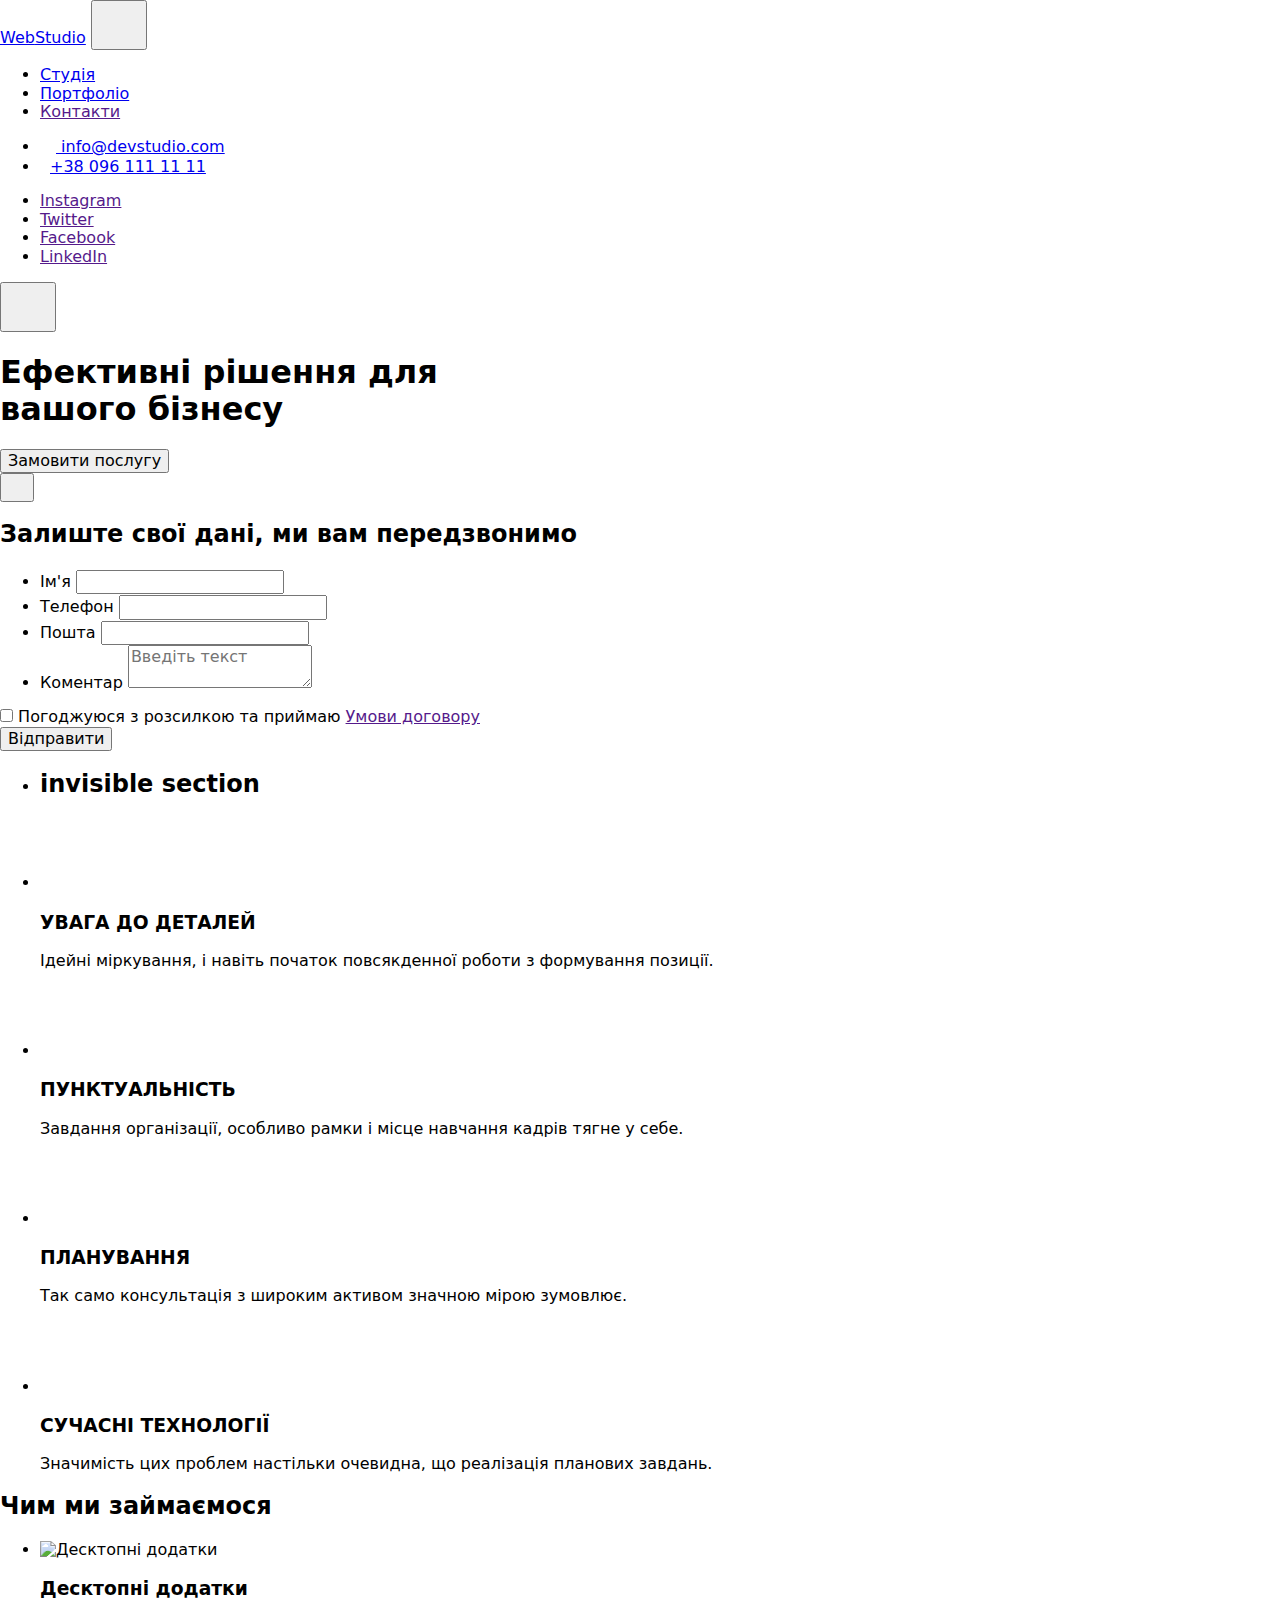
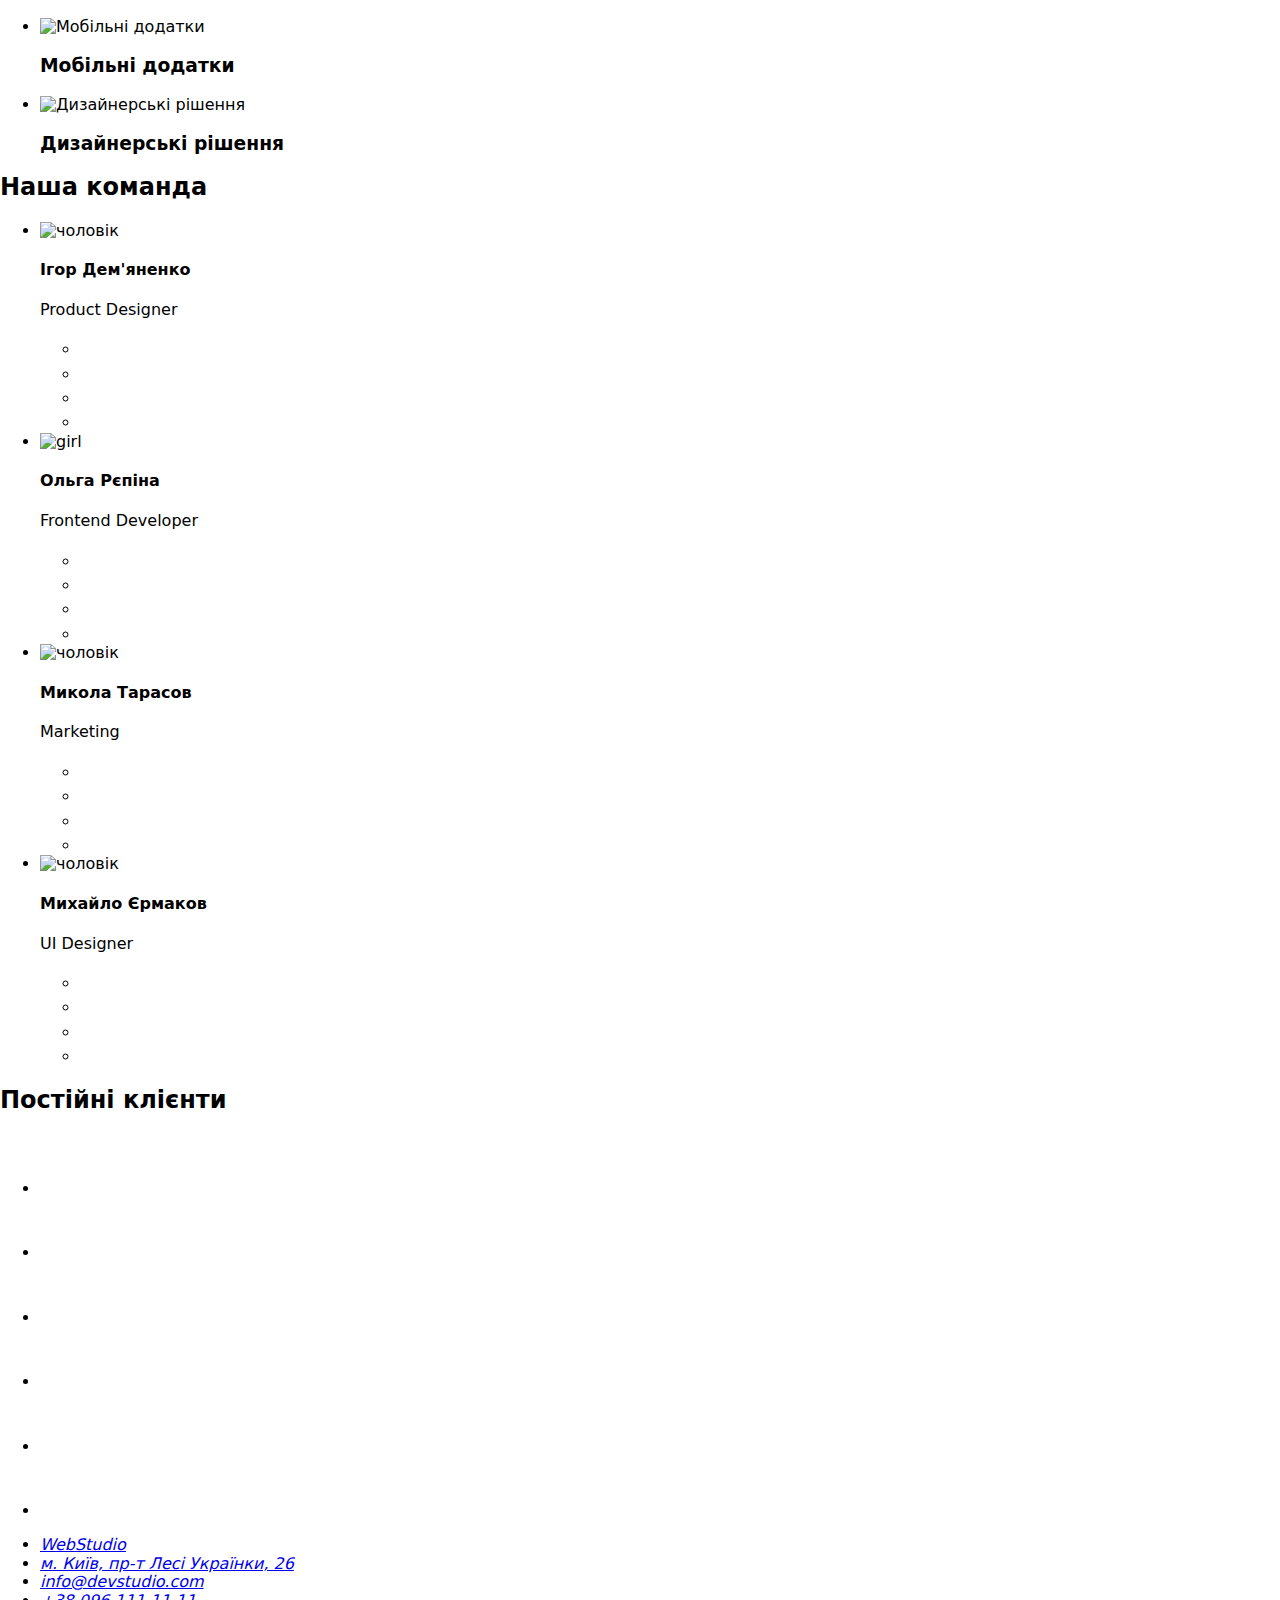
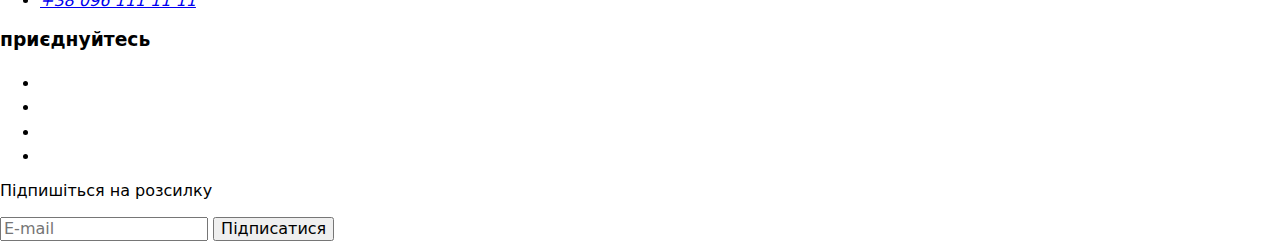
==== index.html @ 3836b487 "add" ====
<!DOCTYPE html>
<html lang="uk">
  <head>
    <meta charset="UTF-8" />
    <meta http-equiv="X-UA-Compatible" content="IE=edge" />
    <meta name="viewport" content="width=device-width, initial-scale=1.0" />
    <title>Web Studio</title>
    <link rel="preconnect" href="https://fonts.googleapis.com" />
    <link rel="preconnect" href="https://fonts.gstatic.com" crossorigin />
    <link
      href="https://fonts.googleapis.com/css2?family=Raleway&family=Roboto:wght@400;500;700;900&display=swap"
      rel="stylesheet"
    />
    <link
      rel="stylesheet"
      href="https://cdnjs.cloudflare.com/ajax/libs/modern-normalize/1.1.0/modern-normalize.min.css"
    />
    <link rel="stylesheet" href="css/main.min.css" />
  </head>
  <body>
    <!-- Хедер  -->
    <header>
      <div class="conteiner header-block">
  
   
          
          <a href="./index.html" class="logo link"><span class="logo__text  logo__text--blue ">Web</span>Studio</a>
  
            <button class="menu-btn js-open-menu" aria-expanded="false" aria-controls="mobile-menu"  type="button">
                <svg class="icon-menu" width="40px" height="40px">
                 <use href="./images/sprite.svg#icon-menu_40px"></use></svg></button>
                
                
          <div class="wrapper-mobile-menu js-menu-container" id="mobile-menu">
        
            <nav class="navigation">
              <ul class="list nav-list">
                <li class="nav-list__item">
                  <a href="./index.html" class="link nav-link nav-link--current">Студія</a>
                </li>
                <li class="nav-list__item">
                  <a href="./portfolio.html" class="link nav-link">Портфоліо</a>
                 </li>
                <li class="nav-list__item"><a href="" class="link nav-link">Контакти</a></li>
              </ul>
            </nav>
            <div class="contacts-menu">
              <ul class="list contact-list">
  
              
                   <li class="contact-item__email">
                    <a class="contact-link contact-link-email--big-size link" href="mailto:info@devstudio.com">
                    <svg class=" contact-link-header__icon-email " width="16px" height="12px">
                      <use href="./images/sprite.svg#email"></use></svg>
                    info@devstudio.com</a>
                   </li>

                   <li class="contact-item">
                    <a
                      class=" contact-link contact-link-telephon--big-size link"
                      href="tel:+380961111111"
                    >
                      <svg
                        class="contact-link-header__icon-telephone"
                        width="10px"
                        height="16px"
                      >
                        <use href="./images/sprite.svg#telephone"></use></svg
                      >+38 096 111 11 11</a >
                  </li>
                   
               </ul>
               <ul class="social-contact-list list">
                   <li class="social-contact_item"><a class="social-contact_link link" href="">Instagram</a></li>
                   <li class="social-contact_item"><a class="social-contact_link link" href="">Twitter</a></li>
                   <li class="social-contact_item"><a class="social-contact_link link" href="">Facebook</a></li>
                   <li class="social-contact_item"><a class="social-contact_link link" href="">LinkedIn</a></li>
               </ul> 
                <button class="menu-btn-close  js-close-menu" type="button">
             <svg class="icon-cross" width="40px" height="40px">
                 <use href="./images/sprite.svg#icon-close_40px"></use>
             </svg>
         </button>
            </div>
        
        </div>
           </div>
            
    
  
      
     
   

       
 
    </header>
    <!-- Секция 1 Герой -->
    <main>
      <!-- Герой начало -->
      <section class="hero">
        <div class="conteiner">
          <h1 class="hero__slogan">
            Ефективні рішення для<br />
            вашого бізнесу
          </h1>
          <button type="button" class="hero__btn" data-modal-open>Замовити послугу</button>
          <!-- Конец героя -->
           <!-- Модалка -->
          <div class="backdrop is-hidden" data-modal>
            <div class="modal">
              <button class="modal__btn-closing  " data-modal-close>
              <svg width="18px" height="18px">
              <use href="./images/sprite.svg#btn-closing"></use>
            </svg>
          </button>
          <!-- Содержимое модалки -->
          <h2>Залиште свої дані, ми вам передзвонимо</h2>
           <form class="form" action="#" method="get">
            <ul>

              <li class="form__item form-container">
                <label class="form-container__label" for="username">Ім'я</label>
                <input class="form-container__input" type="text" name="name" id="username">
                <svg class="input-icon" width="18px" height="18px">
                  <use class="icon-input" href="./images/sprite.svg#icon-person"></use>
                </svg> 
              </li>

              <li class="form__item form-container">
                <label class="form-container__label" for="usertel">Телефон</label>
                <input class="form-container__input" type="tel" name="name" id="usertel">
                 <svg class="input-icon" width="18px" height="18px">
                  <use href="./images/sprite.svg#icon-phone"></use>
                </svg> 
              </li>

              <li class="form__item form-container">
                <label class="form-container__label" for="useremail">Пошта</label>
                <input class="form-container__input" type="email" name="name" id="useremail">
                <svg class="input-icon" width="18px" height="18px">
                  <use href="./images/sprite.svg#icon-email"></use>
                </svg>
              </li>

             
               <li  class="form__item form-container">
               <label class="form-container__label" for="feedback">Коментар </label>
                <textarea class="form-container__textarea" name="feedback"  placeholder="Введіть текст" id="feedback"></textarea>
               </li>
            </ul>
          </form>
            <div class="wrapper-checkbox">

              <label class="wrapper-checkbox__lebel" for="checkbox" >
              <input type="checkbox" id="checkbox" class="wrapper-checkbox__input">
              <span class="wrapper-checkbox__icon"></span>
              Погоджуюся з розсилкою та приймаю
              <a class="wrapper-checkbox__link" href="">Умови договору</a>
            </label>
              
            </div>

            <button class="form__button-send" type="submit">Відправити</button>
          
          </div>
          </div>
        </div>
      </section>
      <!-- Секция 2 -->

      <section>
        <div class="conteiner">
          <ul class="list benefits-list">
            <li><h2 class="visually-hidden">invisible section</h2></li>

            <li class="benefits-list__item benefits">
              <div class="icon-box">
                <svg height="70px">
                  <use href="./images/sprite.svg#antenna-1"></use>
                </svg>
              </div>
              <h3 class="benefits__caption">УВАГА ДО ДЕТАЛЕЙ</h3>
              <p class="benefits__text">
                Ідейні міркування, і навіть початок повсякденної роботи з
                формування позиції.
              </p>
            </li>

            <li class="benefits-list__item">
              <div class="icon-box">
                <svg width="70px" height="70px">
                  <use href="./images/sprite.svg#clock-2"></use>
                </svg>
              </div>
              <h3 class="benefits__caption">ПУНКТУАЛЬНІСТЬ</h3>
              <p class="benefits__text">
                Завдання організації, особливо рамки і місце навчання кадрів
                тягне у себе.
              </p>
            </li>

            <li class="benefits-list__item">
              <div class="icon-box">
                <svg width="70px" height="70px">
                  <use href="./images/sprite.svg#diagram-3"></use>
                </svg>
              </div>
              <h3 class="benefits__caption">ПЛАНУВАННЯ</h3>
              <p class="benefits__text">
                Так само консультація з широким активом значною мірою зумовлює.
              </p>
            </li>

            <li class="benefits-list__item">
              <div class="icon-box">
                <svg width="70px" height="70px">
                  <use href="./images/sprite.svg#astronaut-4"></use>
                </svg>
              </div>
              <h3 class="benefits__caption">СУЧАСНІ ТЕХНОЛОГІЇ</h3>
              <p class="benefits__text">
                Значимість цих проблем настільки очевидна, що реалізація
                планових завдань.
              </p>
            </li>
          </ul>
        </div>
      </section>

      <!-- Секция 3 -->

      <section class="section-us-work">
        <div class="conteiner">
          <h2 class="section-us-work__title">Чим ми займаємося</h2>
          <ul class="list li-img-work">
            <li>
            <div class="pedestal-img">  
              <img
              class="pedestal-img__img-work "
              src="images/img0.jpg"
              alt="Десктопні додатки"
              width="370"
            />
            <h3 class="section-us-work__heading">Десктопні додатки</h3>
          </div>
            </li>
            <li >
           <div class="pedestal-img">  
             <img
            class="pedestal-img__img-work"
            src="images/img1.1.jpg"
            alt="Мобільні додатки"
            width="370"
          />
          <h3 class="section-us-work__heading">Мобільні додатки</h3>
        </div>
            </li>
            <li >
              <div class="pedestal-img">  
                <img
               class="pedestal-img__img-work"
               src="images/img2.2.jpg"
               alt="Дизайнерські рішення"
               width="370"
             />
             <h3 class="section-us-work__heading">Дизайнерські рішення</h3>
           </div>
               </li>
            
          
          </ul>
        </div>
      </section>

      <!-- Секция 4 -->

      <section class="section-our-team">
        <div class="conteiner">
          <h2 class="section-our-team__heading">Наша команда</h2>
          <ul class="list list-our-team">

            <!-- Team card 1 -->
            <li class="team-item">
              <div class="team-worker-card">
            
              <img
              srcset="
              ./images/Product-deskop-270.jpg 270w,
              ./images/Product-tablet-354.jpg 354w,
              ./images/Product-mobile-450.jpg 450w,
              ./images/Product-deskop@2x-540.jpg 540w,
              ./images/Product-tablet@2x-708.jpg 708w,
              ./images/Product-mobile@2x-900.jpg 900w,
              "
              sizes="(min-width:1200px) 270px, (min-width:768px) 354px, 450px"
              src="./images/Product.jpg"
              alt="чоловік"
             
            />
          
                <h4 class="team-worker-card__subtitle">Ігор Дем'яненко</h4>
                <p lang="en" class="team-worker-card___paragraph">Product Designer</p>
                <ul class="social-list">
                  <li>
                    <a class="social-link" href="https://www.instagram.com/accounts/login/"
                      ><svg height="20px">
                        <use href="./images/sprite.svg#instagram-1"></use>
                      </svg>
                    </a>
                  </li>
                  <li>
                    <a class="social-link" href="https://twitter.com/"
                      ><svg height="20px">
                        <use href="./images/sprite.svg#twitter-2"></use></svg></a>
                  </li>
                  <li>
                    <a class="social-link" href=""
                      ><svg height="20px">
                        <use href="./images/sprite.svg#facebook-3"></use></svg></a>
                  </li>
                  <li>
                    <a class="social-link" href=""
                      ><svg height="20px">
                        <use href="./images/sprite.svg#linkedin-4"></use></svg></a>
                  </li>
                </ul>
              </div>
            </li>

            <!-- Team-card 2 -->
            <li class="team-item">
              <div class="team-worker-card">
                <div class="thumb">
                  <img
                  srcset="
                  ./images/Developer-deskop-270.jpg 270w,
                  ./images/Developer-tablet-354.jpg 354w,
                  ./images/Developer-mobile-450.jpg 450w,
                  ./images/Developer-deskop@2x-540.jpg 540w,
                  ./images/Developer-tablet@2x-708.jpg 708w,
                  ./images/Developer-mobile@2x-900.jpg 900w,
                  "
                  sizes="(min-width:1200px) 270px, (min-width:768px) 354px, 450px"
                  src="./images/Developer.jpg"
                  alt="girl"
                  
                 />
                 </div>

                 

                <h4 class="team-worker-card__subtitle">Ольга Рєпіна</h4>
                <p lang="en" class="team-worker-card___paragraph">
                  Frontend Developer
                </p>
                <ul class="social-list">
                  <li>
                    <a class="social-link" href=""
                      ><svg height="20px">
                        <use href="./images/sprite.svg#instagram-1"></use></svg></a>
                  </li>
                  <li>
                    <a class="social-link" href=""
                      ><svg height="20px">
                        <use href="./images/sprite.svg#twitter-2"></use></svg></a>
                  </li>
                  <li>
                    <a class="social-link" href=""
                      ><svg height="20px">
                        <use href="./images/sprite.svg#facebook-3"></use></svg></a>
                  </li>
                  <li>
                    <a class="social-link" href=""
                      ><svg height="20px">
                        <use href="./images/sprite.svg#linkedin-4"></use></svg></a>
                  </li>
                </ul>
              </div>
            </li>
            <!-- Team-card 3 -->
            <li class="team-item">
              <div class="team-worker-card">
                <div class="thumb">
                  
                  <img
                  srcset="
                  ../images/Marketing-deskop-270.jpg 270w,
                  ../images/Marketing-tablet-354.jpg 354w,
                  ../images//Marketing-mobile-450.jpg 450w,
                  ../images//Marketing-deskop@2x-540.jpg 540w,
                  ../images//Marketing-tablet@2x-708.jpg 708w,
                  ../images/Marketing-mobile-900.jpg 900w,"
                  sizes="(min-width:1200px) 270px, (min-width:768px) 354px, 450px" 
                  src="../images/Marketing.jpg" 
                  alt="чоловік" 
                   />
                </div>

                <h4 class="team-worker-card__subtitle">Микола Тарасов</h4>
                <p lang="en" class="team-worker-card___paragraph">Marketing</p>
                <ul class="social-list">
                  <li>
                    <a class="social-link" href=""
                      ><svg height="20px">
                        <use href="./images/sprite.svg#instagram-1"></use></svg ></a>
                  </li>
                  <li>
                    <a class="social-link" href=""
                      ><svg height="20px">
                        <use href="./images/sprite.svg#twitter-2"></use></svg></a>
                  </li>
                  <li>
                    <a class="social-link" href=""
                      ><svg height="20px">
                        <use href="./images/sprite.svg#facebook-3"></use></svg></a>
                  </li>
                  <li>
                    <a class="social-link" href=""
                      ><svg height="20px">
                        <use href="./images/sprite.svg#linkedin-4"></use></svg></a>
                  </li>
                </ul>
              </div>
            </li>
            <!-- Team-card-4-->
            <li class="team-item">
              <div class="team-worker-card">
                <div class="thumb">
                <img 

                srcset="
                ./images/Designer-deskop-270.jpg 270w,
                ./images/Designer-tablet-354.jpg 354w,
                ./images/Designer-mobile-450.jpg 450w,
                ./images/Designer-deskop@2x-540.jpg 540w,
                ./images/Designer-tablet@2x-708.jpg 708w,
                ./images/Designer-mobile@2x-900.jpg 900w,"
                sizes="(min-width:1200px) 270px, (min-width:768px) 354px, 450px"
                     src="./images/Designer.jpg" 

                     alt="чоловік"
                     
                 />
                </div>
                <h4 class="team-worker-card__subtitle">Михайло Єрмаков</h4>
                <p lang="en" class="team-worker-card___paragraph">UI Designer</p>
                <ul class="social-list">
                  <li>
                    <a class="social-link" href=""
                      ><svg height="20px">
                        <use href="./images/sprite.svg#instagram-1"></use></svg ></a>
                  </li>
                  <li>
                    <a class="social-link" href=""
                      ><svg height="20px">
                        <use href="./images/sprite.svg#twitter-2"></use></svg></a>
                  </li>
                  <li>
                    <a class="social-link" href=""
                      ><svg height="20px">
                        <use href="./images/sprite.svg#facebook-3"></use></svg></a>
                  </li>
                  <li>
                    <a class="social-link" href=""
                      ><svg height="20px">
                        <use href="./images/sprite.svg#linkedin-4"></use></svg></a>
                  </li>
                </ul>
              </div>
            </li>
          </ul>
        </div>
      </section>
      <!-- Партнеры -->

    <section class="section-client">
      <div class="conteiner">
      <h2 class="section-сlient__heading">Постійні клієнти</h2>
      <ul class="client-list">

        <li class="client-item">
         <a class="client-link" href=""><svg class="icon-client" width="106px" height="60px"  > <use href="./images/sprite.svg#Logo-0"></use></svg></a>
        </li>
 
        <li class="client-item">
         <a class="client-link" href=""><svg class="icon-client" width="106px" height="60px" ><use href="./images/sprite.svg#Logo-1"></use></svg></a>
        </li>
       
 
         <li class="client-item">
         <a class="client-link" href=""><svg class="icon-client" width="106px" height="60px" > <use href="./images/sprite.svg#Logo-2"></use></svg></a>
        </li>
       
       <li class="client-item">
         <a class="client-link" href=""><svg class="icon-client" width="106px" height="60px" ><use href="./images/sprite.svg#Logo-3"></use></svg></a>
        </li>
 
          <li class="client-item">
        <a class="client-link" href=""> <svg class="icon-client" width="106px" height="60px" ><use href="./images/sprite.svg#Logo-4"></use> </svg></a>
        </li>
 
          <li class="client-item">
         <a class="client-link" href=""><svg class="icon-client"  width="106px" height="60px"><use href="./images/sprite.svg#Logo-5"></use></svg></a>
        </li>
       </ul>
      </div>
    </section>
    </main>
    <!-- Подвал -->
    <footer class="footer">
      <div class="conteiner">
        <div class="conteiner-sidebar">
          <div>
          
          <address>
          <ul class="list wrapper-text-foote">
            <li class="logo-footer">
              <a href="./index.html" class="logo-footer">
                <span class="logo-footer--blue-accent">Web</span>Studio</a
              >
            </li>
            <li class="foooter__link-address--indent-bottom">
              <a
                href="https://goo.gl/maps/aNRmM5jgGCXuYNQ1A"
                target="_blank"
                rel="noopener nofollow noreferrer"
                class="link foooter__link-address"
                >м. Київ, пр-т Лесі Українки, 26</a
              >
            </li>
            <li class="footer__email-indent--bottom">
              <a
                href="mailto:info@devstudio.com"
                class="link contact-link-footer"
                >info@devstudio.com</a
              >
            </li>
            <li class="footer__tel-indent--bottom">
              <a href="tel:+380961111111" class="link contact-link-footer"
                >+38 096 111 11 11</a
              >
            </li>
          </ul>
        </address>
           </div>

          <div class="footer-box-social">
            <h3 class="footer__heading-social">приєднуйтесь</h3>
            <ul class="footer__list-social">
              <li>
                <a class="footer__link-social" href="https://www.instagram.com" target="_blank"
                  ><svg height="20px">
                    <use href="./images/sprite.svg#instagram-1"></use></svg ></a>
              </li>
              <li>
                <a class="footer__link-social" href=""
                  ><svg height="20px">
                    <use href="./images/sprite.svg#twitter-2"></use></svg></a>
              </li>
              <li>
                <a class="footer__link-social" href=""
                  ><svg height="20px">
                    <use href="./images/sprite.svg#facebook-3"></use></svg></a>
              </li>
              <li>
                <a class="footer__link-social" href=""
                  ><svg height="20px">
                    <use href="./images/sprite.svg#linkedin-4"></use></svg></a>
              </li>
            </ul>
          </div>
           <form action="#" method="get" class="footer-form">
            <p class="footer-form__paragraph">Підпишіться на розсилку</p>
            <input type="email" placeholder="E-mail" class="footer-from__input">
            <button type="submit" class="footer-form__btn">Підписатися</button>
            
          </form>
        </div>
      
      </div>
    </footer>
    <script src="./js/mobile-menu.js"></script>
    <script src="./js/modal.js"></script>
    
  </body>
</html>
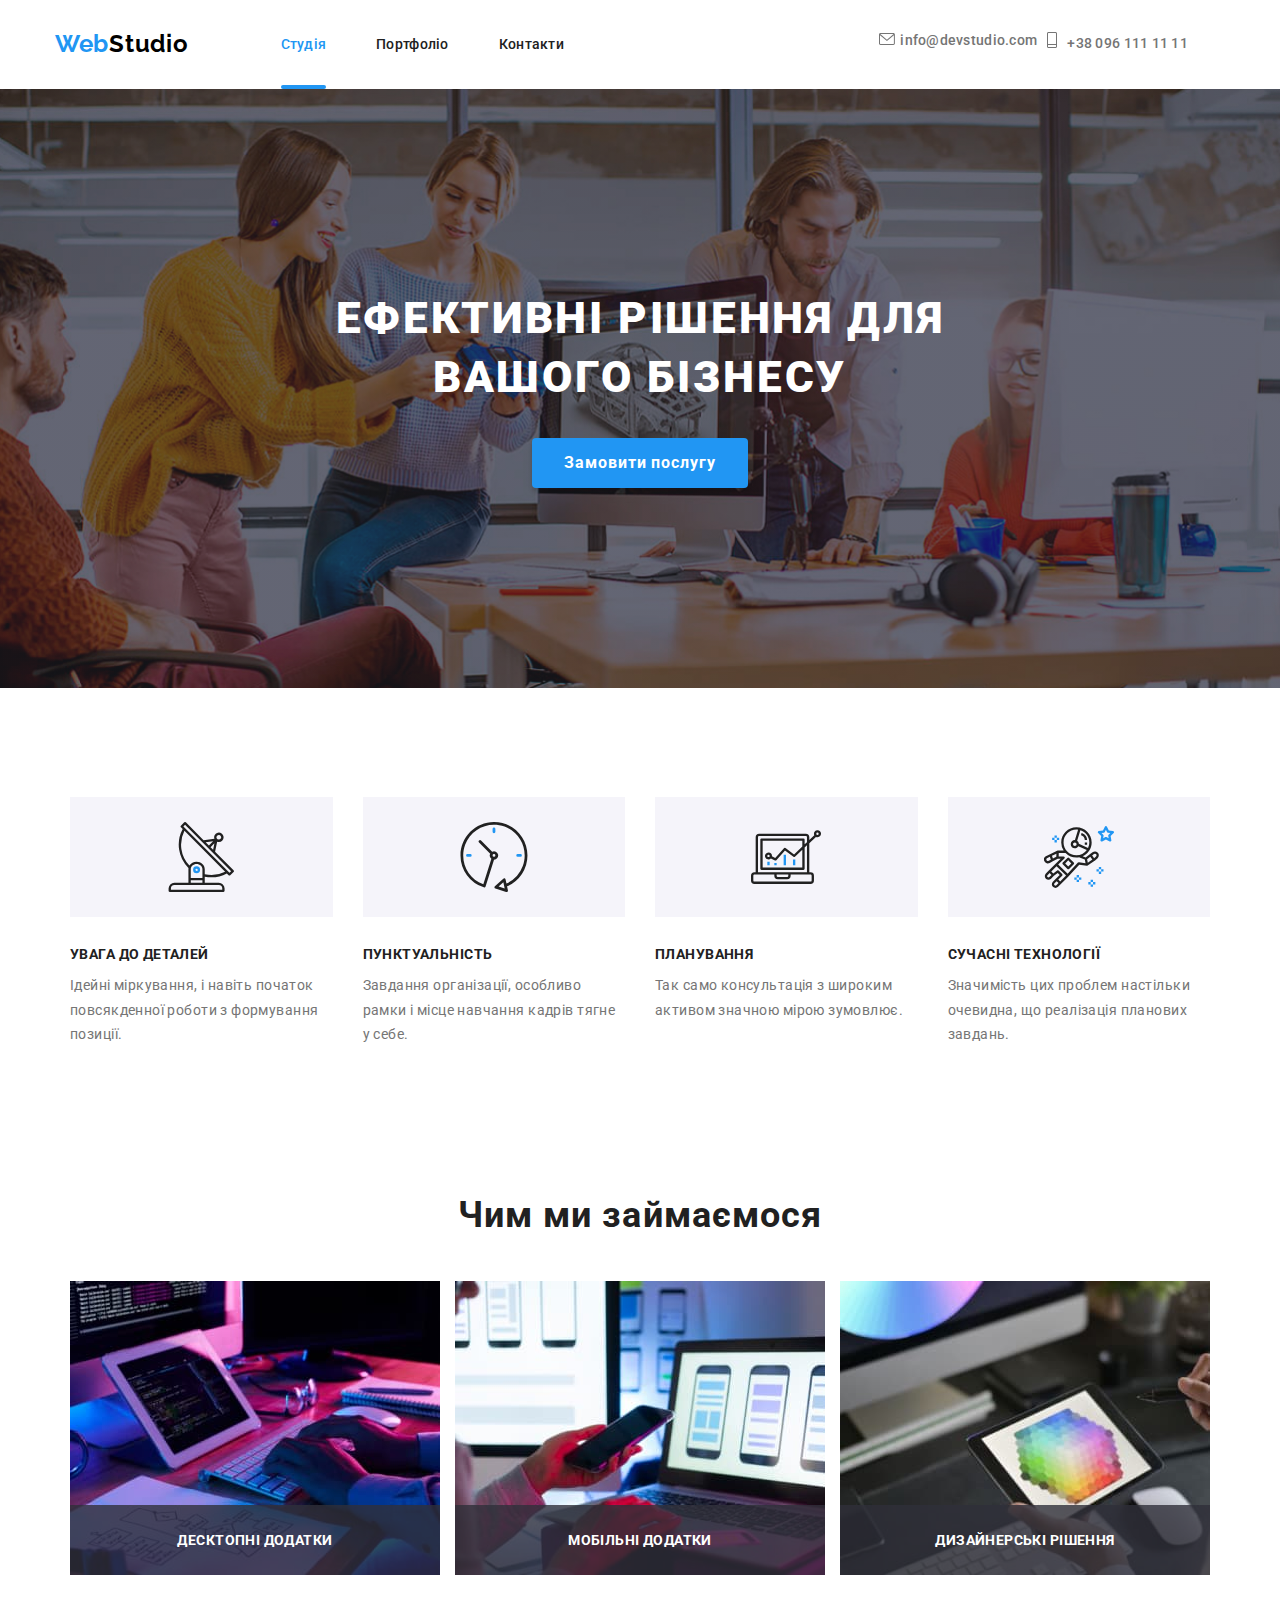
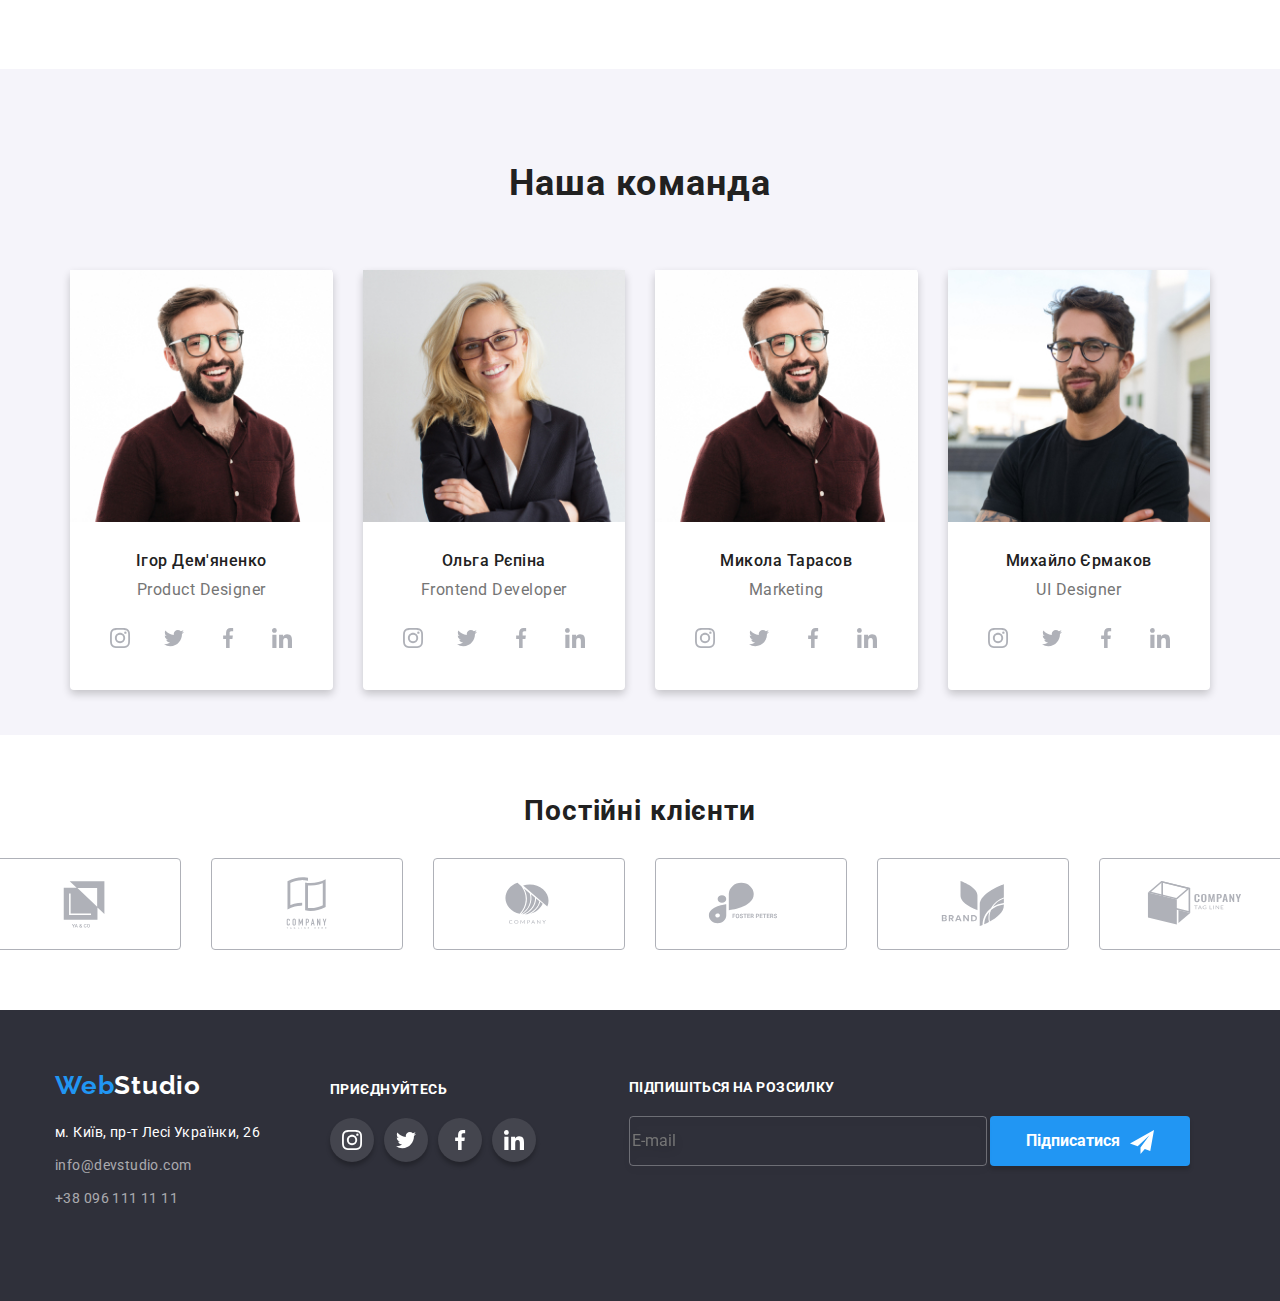
==== commit caf0ccbb: "Update index.html" ====
--- a/index.html
+++ b/index.html
@@ -382,19 +382,22 @@
             <li class="team-item">
               <div class="team-worker-card">
                 <div class="thumb">
-                  
-                  <img
-                  srcset="
-                  ../images/Marketing-deskop-270.jpg 270w,
-                  ../images/Marketing-tablet-354.jpg 354w,
-                  ../images//Marketing-mobile-450.jpg 450w,
-                  ../images//Marketing-deskop@2x-540.jpg 540w,
-                  ../images//Marketing-tablet@2x-708.jpg 708w,
-                  ../images/Marketing-mobile-900.jpg 900w,"
-                  sizes="(min-width:1200px) 270px, (min-width:768px) 354px, 450px" 
-                  src="../images/Marketing.jpg" 
-                  alt="чоловік" 
-                   />
+                      
+              <img
+              srcset="
+              ./images/Product-deskop-270.jpg 270w,
+              ./images/Product-tablet-354.jpg 354w,
+              ./images/Product-mobile-450.jpg 450w,
+              ./images/Product-deskop@2x-540.jpg 540w,
+              ./images/Product-tablet@2x-708.jpg 708w,
+              ./images/Product-mobile@2x-900.jpg 900w,
+              "
+              sizes="(min-width:1200px) 270px, (min-width:768px) 354px, 450px"
+              src="./images/Product.jpg"
+              alt="чоловік"
+             
+            />
+            
                 </div>
 
                 <h4 class="team-worker-card__subtitle">Микола Тарасов</h4>
--- a/css/main.min.css
+++ b/css/main.min.css
@@ -0,0 +1 @@
+html{-webkit-box-sizing:border-box;box-sizing:border-box}*,*::before,*::after{-webkit-box-sizing:inherit;box-sizing:inherit}body{font-family:"Roboto",sans-serif;background-color:#fff;font-size:14px;overflow-x:hidden}.list{margin:0px;padding:0px;list-style-type:none}h1,h2,h3,ul,p{margin:0px;padding:0px}img{display:block;max-width:100%;height:auto}.conteiner{margin-left:auto;margin-right:auto;padding-left:15px;padding-right:15px}@media screen and (min-width: 320px)and (max-width: 480px){.conteiner{min-width:320px;max-width:480px;width:100%}}@media screen and (min-width: 481px)and (max-width: 768px){.conteiner{min-width:481px;max-width:768px}}@media screen and (min-width: 769px){.conteiner{min-width:769px;max-width:1200px}}.link{text-decoration:none;color:#212121}.visually-hidden{position:absolute;width:1px;height:1px;margin:-1px;border:0;padding:0;white-space:nowrap;-webkit-clip-path:inset(100%);clip-path:inset(100%);clip:rect(0 0 0 0);overflow:hidden}.current{position:relative;color:#2196f3}.current::after{contain:"";position:absolute;left:0;bottom:0;content:"";display:block;width:100%;height:4px;border-radius:2px;background-color:#2196f3}.logo{font-family:"Raleway";font-weight:700;font-size:24px;line-height:1.19;letter-spacing:.03em;color:#000}@media screen and (min-width: 320px)and (max-width: 480px){.logo{margin-top:16px;margin-bottom:16px;margin-right:180px}}@media screen and (min-width: 769px){.logo{margin-right:92px;padding-top:30px;padding-bottom:30px}}.logo__text--blue{color:#2196f3}.header-block{display:-webkit-box;display:-ms-flexbox;display:flex}@media screen and (min-width: 481px)and (max-width: 768px){.header-block{padding-top:32px}}.navigation{display:-webkit-box;display:-ms-flexbox;display:flex}@media screen and (min-width: 481px)and (max-width: 768px){.navigation{margin-left:85px}}@media screen and (min-width: 320px)and (max-width: 480px){.wrapper-mobile-menu{position:fixed;background-color:#fff;top:0;left:0;right:0;width:100vw;height:100vh;padding:48px 34px;z-index:999;-webkit-transform:translateX(100%);transform:translateX(100%)}.wrapper-mobile-menu.is-open{-webkit-transform:translateX(0%);transform:translateX(0%)}}@media screen and (min-width: 481px){.wrapper-mobile-menu{display:-webkit-box;display:-ms-flexbox;display:flex}}@media screen and (min-width: 320px)and (max-width: 480px){.menu-btn{display:inline-block;margin:0;padding:0;border:none;background-color:rgba(0,0,0,0)}}@media screen and (min-width: 481px){.menu-btn{display:none}}@media screen and (min-width: 320px)and (max-width: 480px){.menu-btn-close{display:block;width:40px;height:40px;position:absolute;top:10px;right:10px;border:none;background:#fff;fill:#212121}.menu-btn-close:hover{fill:#2196f3}.menu-btn-close:focus{fill:#2196f3}}@media screen and (min-width: 481px){.menu-btn-close{display:none}}.nav-list{font-family:"Roboto";font-style:normal;font-weight:500;font-size:40px;line-height:1.17;letter-spacing:.02em}@media screen and (min-width: 320px)and (max-width: 480px){.nav-list{display:block}}@media screen and (min-width: 481px)and (max-width: 768px){.nav-list{display:-webkit-box;display:-ms-flexbox;display:flex;margin-right:96px;font-size:14px;line-height:1.14;padding-top:9px}}@media screen and (min-width: 769px){.nav-list{display:-webkit-box;display:-ms-flexbox;display:flex;font-size:14px;line-height:1.14;padding-top:37px;padding-bottom:30px}}@media screen and (min-width: 769px){.nav-list .nav-list__item:not(:last-child){margin-right:50px}}.nav-list__item{color:#212121;position:relative}@media screen and (min-width: 320px)and (max-width: 480px){.nav-list__item{margin-top:35px}}@media screen and (min-width: 481px)and (max-width: 768px){.nav-list__item{display:-webkit-box;display:-ms-flexbox;display:flex;max-width:283px;width:100%;padding:0 15px;margin:0 auto}}.nav-link{color:#212121}.nav-link:hover{color:#2196f3}.nav-link:focus{color:#2196f3}.nav-link--current{color:#2196f3}.nav-link--current{color:#2196f3}@media screen and (min-width: 769px){.nav-link--current:after{content:" ";width:100%;height:4px;background-color:#2196f3;border-radius:3px;position:absolute;top:48px;left:0;opacity:1}}@media screen and (min-width: 320px)and (max-width: 480px){.contact-list{display:-webkit-box;display:-ms-flexbox;display:flex;-webkit-box-orient:vertical;-webkit-box-direction:reverse;-ms-flex-direction:column-reverse;flex-direction:column-reverse;margin-top:200px}}@media screen and (min-width: 481px)and (max-width: 768px){.contact-list{display:-webkit-box;display:-ms-flexbox;display:flex;-webkit-box-orient:vertical;-webkit-box-direction:normal;-ms-flex-direction:column;flex-direction:column;padding-bottom:10px}}@media screen and (min-width: 769px){.contact-list{display:-webkit-box;display:-ms-flexbox;display:flex;margin-left:315px;margin-top:32px}}@media screen and (min-width: 320px)and (max-width: 480px){.contact-list .contact-item__email{margin-right:5px;margin-top:28px}}@media screen and (min-width: 769px){.contact-list .contact-item{display:-webkit-box;display:-ms-flexbox;display:flex;-webkit-box-orient:horizontal;-webkit-box-direction:reverse;-ms-flex-direction:row-reverse;flex-direction:row-reverse;margin-left:10px}}@media screen and (min-width: 481px)and (max-width: 768px){.contact-list .contact-item{margin-top:10px}}.contact-link{letter-spacing:.02em;font-weight:500;color:#757575}@media screen and (min-width: 481px)and (max-width: 768px){.contact-link{font-size:12px;line-height:1.16}}.contact-link .contact-link-header__icon-email{fill:currentColor}.contact-link .contact-link-header__icon-telephone{fill:currentColor}.contact-link:hover{color:#2196f3}@media screen and (min-width: 320px)and (max-width: 480px){.contact-link-telephon--big-size{font-size:34px;line-height:1.17}}@media screen and (min-width: 320px)and (max-width: 480px){.contact-link-email--big-size{font-size:24px;line-height:1.16}}@media screen and (min-width: 320px)and (max-width: 480px){.social-contact-list{display:-webkit-box;display:-ms-flexbox;display:flex;margin-top:53px}}@media screen and (min-width: 481px)and (max-width: 768px){.social-contact-list{margin-left:96px}}.social-contact-list .social-contact_item{border-right:1px solid rgba(33,33,33,.2);padding-left:10px;padding-right:10px}.social-contact-list .social-contact_item .social-contact_link{color:#2196f3}@media screen and (min-width: 481px){.social-contact-list .social-contact_item .social-contact_link{display:none}}.social-contact-list .social-contact_item:last-child{border-right:none}.social-contact-list .social-contact_item:first-child{padding-left:0}.contact-link-header__icon-email{visibility:hidden}@media screen and (min-width: 481px){.contact-link-header__icon-email{visibility:visible;margin-right:2px;fill:#757575}}.contact-link-header__icon-telephone{visibility:hidden}@media screen and (min-width: 481px){.contact-link-header__icon-telephone{visibility:visible;margin-right:10px;fill:#757575}}.hero{background-image:-webkit-gradient(linear, left top, right top, from(rgba(47, 48, 58, 0.4)), to(rgba(47, 48, 58, 0.4))),url(/images/hero_mobile@1x.jpg);background-image:linear-gradient(to right, rgba(47, 48, 58, 0.4), rgba(47, 48, 58, 0.4)),url(/images/hero_mobile@1x.jpg);background-size:cover;background-repeat:no-repeat;background-position:center;margin:auto;background-color:rgba(47,48,58,.4);text-align:center;padding-top:118px;padding-bottom:118px}@media screen and (min-device-pixel-ratio: 2),(-webkit-min-device-pixel-ratio: 2),screen and (-webkit-min-device-pixel-ratio: 2),screen and (min-resolution: 2dppx){.hero{background-image:-webkit-gradient(linear, left top, right top, from(rgba(47, 48, 58, 0.4)), to(rgba(47, 48, 58, 0.4))) url(/images/hero_mobile@2x.jpg);background-image:linear-gradient(to right, rgba(47, 48, 58, 0.4), rgba(47, 48, 58, 0.4)) url(/images/hero_mobile@2x.jpg)}}@media screen and (min-width: 481px){.hero{background-image:-webkit-gradient(linear, left top, right top, from(rgba(47, 48, 58, 0.4)), to(rgba(47, 48, 58, 0.4))),url(/images/hero_tablet@1x.jpg);background-image:linear-gradient(to right, rgba(47, 48, 58, 0.4), rgba(47, 48, 58, 0.4)),url(/images/hero_tablet@1x.jpg)}}@media screen and (min-device-pixel-ratio: 2),(-webkit-min-device-pixel-ratio: 2){.hero{background-image:-webkit-gradient(linear, left top, right top, from(rgba(47, 48, 58, 0.4)), to(rgba(47, 48, 58, 0.4))),url(/images/hero_tablet@2x.jpg);background-image:linear-gradient(to right, rgba(47, 48, 58, 0.4), rgba(47, 48, 58, 0.4)),url(/images/hero_tablet@2x.jpg)}}@media screen and (min-width: 769px){.hero{background-image:-webkit-gradient(linear, left top, right top, from(rgba(47, 48, 58, 0.4)), to(rgba(47, 48, 58, 0.4))),url(/images/hero-deskop@1x.jpg);background-image:linear-gradient(to right, rgba(47, 48, 58, 0.4), rgba(47, 48, 58, 0.4)),url(/images/hero-deskop@1x.jpg)}}@media screen and (min-device-pixel-ratio: 2),(-webkit-min-device-pixel-ratio: 2){.hero{background-image:-webkit-gradient(linear, left top, right top, from(rgba(47, 48, 58, 0.4)), to(rgba(47, 48, 58, 0.4))),url(/images/hero-deskop@2x.jpg);background-image:linear-gradient(to right, rgba(47, 48, 58, 0.4), rgba(47, 48, 58, 0.4)),url(/images/hero-deskop@2x.jpg)}}@media screen and (min-width: 1200px){.hero{padding-top:200px;padding-bottom:200px;max-width:1600px}}.hero__slogan{font-weight:900;font-size:26px;line-height:1.62;text-align:center;letter-spacing:.06em;text-transform:uppercase;color:#fff}@media screen and (min-width: 768px){.hero__slogan{font-size:44px;line-height:1.36}}.hero__btn{margin-top:30px;padding-top:10px;padding-right:32px;padding-bottom:10px;padding-left:32px;border:0px;-webkit-box-shadow:0px 4px 4px rgba(0,0,0,.15);box-shadow:0px 4px 4px rgba(0,0,0,.15);border-radius:4px;font-family:inherit;font-weight:700;font-size:16px;line-height:1.88;text-align:center;letter-spacing:.06em;color:#fff;background-color:#2196f3}.backdrop{position:fixed;top:0;left:0;z-index:2;width:100%;height:100%;background-color:rgba(0,0,0,.2);padding:50px 20px;overflow-y:scroll}.backdrop.is-hidden{opacity:0;pointer-events:none}.modal{position:absolute;top:50%;left:50%;-webkit-transform:translate(-50%, -50%);transform:translate(-50%, -50%);z-index:1;background-color:#fff;-webkit-box-shadow:0px 1px 3px rgba(0,0,0,.12),0px 1px 1px rgba(0,0,0,.14),0px 2px 1px rgba(0,0,0,.2);box-shadow:0px 1px 3px rgba(0,0,0,.12),0px 1px 1px rgba(0,0,0,.14),0px 2px 1px rgba(0,0,0,.2);border-radius:4px}@media screen and (min-width: 320px)and (max-width: 480px){.modal{width:95%}}@media screen and (min-width: 481px)and (max-width: 768px){.modal{min-width:450;width:450px}}@media screen and (min-width: 769px){.modal{min-width:528px;width:528px}}.modal__btn-closing{position:absolute;top:4px;right:5px;display:-webkit-box;display:-ms-flexbox;display:flex;-webkit-box-pack:center;-ms-flex-pack:center;justify-content:center;-webkit-box-align:center;-ms-flex-align:center;align-items:center;width:30px;height:30px;border:1px solid rgba(0,0,0,.1);border-radius:50%;margin:0;padding:0;fill:#000;background-color:#fff;cursor:pointer;-webkit-transition:fill 250ms cubic-bezier(0.4, 0, 0.2, 1);transition:fill 250ms cubic-bezier(0.4, 0, 0.2, 1)}@media screen and (min-width: 481px)and (max-width: 768px){.modal__btn-closing{top:5px;right:8px}}@media screen and (min-width: 769px){.modal__btn-closing{top:8px;left:490px}}.modal__btn-closing:hover,.modal__btn-closing:focus{fill:#2196f3;-webkit-transition:fill 250ms cubic-bezier(0.4, 0, 0.2, 1);transition:fill 250ms cubic-bezier(0.4, 0, 0.2, 1)}.modal h2{padding-top:40px;padding-left:40px;padding-right:40px}.form{padding-top:12px;padding-left:40px;padding-right:40px}.form__item{position:relative;display:-webkit-box;display:-ms-flexbox;display:flex;-webkit-box-orient:vertical;-webkit-box-direction:normal;-ms-flex-direction:column;flex-direction:column;-webkit-box-align:start;-ms-flex-align:start;align-items:flex-start}.form-container__label{margin-top:10px;margin-bottom:4px;font-family:"Roboto";font-style:normal;font-weight:400;font-size:12px;line-height:1.16;letter-spacing:.01em;color:#757575}.form-container__input{padding-top:12px;padding-left:42px;padding-bottom:12px;width:100%;height:40px;border:1px solid rgba(33,33,33,.2);border-radius:4px;margin:0;outline:none;-webkit-transition:border 250ms cubic-bezier(0.4, 0, 0.2, 1);transition:border 250ms cubic-bezier(0.4, 0, 0.2, 1)}@media screen and (min-width: 1200px){.form-container__input{width:448px}}.input-icon{position:absolute;top:41px;left:12px;border:none;-webkit-transition:fill 250ms cubic-bezier(0.4, 0, 0.2, 1);transition:fill 250ms cubic-bezier(0.4, 0, 0.2, 1)}.form-container__input:focus+.icon-input,.form-container__input:hover+.icon-input{fill:#2196f3}.form-container__input:focus,.form-container__input:hover{border:1px solid #2196f3}.form-container__textarea{padding:12px 16px;width:100%;height:120px;border:1px solid rgba(33,33,33,.2);border-radius:4px;resize:none;outline:none}@media screen and (min-width: 1200px){.form-container__textarea{width:448px}}.form-container__textarea:focus,.form-container__textarea:hover{border:1px solid #2196f3}.wrapper-checkbox{margin-top:20px;font-family:"Roboto";font-style:normal;font-weight:400;font-size:14px;line-height:1.71px;letter-spacing:.03em;color:#757575}.wrapper-checkbox__input{-webkit-appearance:none;-moz-appearance:none;appearance:none}.wrapper-checkbox__input:checked+.wrapper-checkbox__icon{border-color:#188ce8;background-color:#188ce8;background-image:url(../images/checkbox.svg);background-repeat:no-repeat;background-position:50% 50%;background-origin:border-box}.wrapper-checkbox__icon{display:inline-block;margin-top:5px;width:16px;height:15px;border:2px solid #000;border-radius:2px}.wrapper-checkbox__link{margin-left:5px;font-family:"Roboto";font-style:normal;font-weight:400;font-size:14px;line-height:1.71px;letter-spacing:.03em;color:#2196f3}@media screen and (min-width: 320px)and (max-width: 480px){.wrapper-checkbox__link{display:block;margin-top:15px}}.form__button-send{margin-top:30px;margin-bottom:40px;width:200px;height:50px;font-family:"Roboto";font-style:normal;font-weight:700;font-size:16px;line-height:1.88;color:#fff;background:#2196f3;-webkit-box-shadow:0px 4px 4px rgba(0,0,0,.15);box-shadow:0px 4px 4px rgba(0,0,0,.15);border-radius:4px;border:none;cursor:pointer}.benefits-list{display:block;margin-top:60px}@media screen and (min-width: 320px)and (max-width: 767px){.benefits-list{display:block;margin-top:60px}}@media screen and (min-width: 768px){.benefits-list{display:-webkit-box;display:-ms-flexbox;display:flex;-webkit-box-pack:justify;-ms-flex-pack:justify;justify-content:space-between;-ms-flex-wrap:wrap;flex-wrap:wrap}}@media screen and (min-width: 1200px){.benefits-list{display:-webkit-box;display:-ms-flexbox;display:flex;margin-top:94px;margin-bottom:94px}}.benefits-list__item{width:100%}.benefits-list__item:not(:last-child){margin-bottom:30px}@media screen and (min-width: 768px)and (max-width: 1199px){.benefits-list__item{-ms-flex-preferred-size:calc((100% - 60px)/2);flex-basis:calc((100% - 60px)/2);margin:15px}}@media screen and (min-width: 1200px){.benefits-list__item{width:calc((100% - 120px)/4);margin:15px}}.benefits__caption{margin-bottom:10px;font-weight:700;font-size:14px;line-height:1.14;letter-spacing:.03em;text-transform:uppercase;color:#212121}@media screen and (min-width: 320px)and (max-width: 767px){.benefits__caption{text-align:center}}.benefits__text{margin-bottom:30px;font-weight:400;font-size:14px;line-height:1.74;letter-spacing:.03em;color:#757575}.icon-box{display:-webkit-box;display:-ms-flexbox;display:flex;margin-bottom:30px;-webkit-box-pack:center;-ms-flex-pack:center;justify-content:center;-webkit-box-align:center;-ms-flex-align:center;align-items:center;height:120px;background-color:#f5f4fa}@media screen and (min-width: 320px){.section-us-work{display:none}}@media screen and (min-width: 1200px){.section-us-work{display:block;margin-bottom:94px}}.section-us-work__title{font-weight:700;font-size:36px;line-height:.85;letter-spacing:.03em;text-align:center;color:#212121}.li-img-work{display:-webkit-box;display:-ms-flexbox;display:flex;-webkit-box-pack:space-evenly;-ms-flex-pack:space-evenly;justify-content:space-evenly}.pedestal-img{position:relative}.pedestal-img__img-work{margin-top:50px}.section-us-work__heading{position:absolute;bottom:0;width:100%;height:70px;padding-top:27px;padding-bottom:27px;font-family:"Roboto";font-style:normal;font-weight:700;font-size:14px;line-height:16px;text-align:center;letter-spacing:.03em;text-transform:uppercase;color:#fff;background-color:rgba(47,48,58,.8)}.section-our-team{background-color:#f5f4fa;padding-bottom:30px}.section-our-team__heading{padding-top:60px;padding-bottom:30px;font-weight:700;font-size:36px;line-height:1.16;text-align:center;letter-spacing:.03em;color:#212121}@media screen and (min-width: 1200px){.section-our-team__heading{padding-top:94px;padding-bottom:50px}}@media screen and (min-width: 320px)and (max-width: 480px){.list-our-team{display:block}}@media screen and (min-width: 481px)and (max-width: 768px){.list-our-team{display:-webkit-box;display:-ms-flexbox;display:flex;-ms-flex-wrap:wrap;flex-wrap:wrap}}@media screen and (min-width: 768px){.list-our-team{display:-webkit-box;display:-ms-flexbox;display:flex}}@media screen and (min-width: 320px)and (max-width: 768px){.team-item{margin-bottom:30px}}@media screen and (min-width: 768px){.team-item{-ms-flex-preferred-size:calc((100% - 60px)/2);flex-basis:calc((100% - 60px)/2);margin:15px}}.team-worker-card{background-color:#fff;border-radius:4px;-webkit-box-shadow:0 4px 8px 0 rgba(0,0,0,.2);box-shadow:0 4px 8px 0 rgba(0,0,0,.2)}.team-worker-card__subtitle{margin-top:30px;margin-bottom:10px;text-align:center;font-weight:500;font-size:16px;line-height:1.18;letter-spacing:.03em;color:#212121}.team-worker-card___paragraph{margin-bottom:16px;text-align:center;font-weight:400;font-size:16px;line-height:1.18;letter-spacing:.03em;color:#757575}.social-list{display:-webkit-box;display:-ms-flexbox;display:flex;-webkit-box-pack:center;-ms-flex-pack:center;justify-content:center;gap:10px;list-style-type:none}.social-link{display:-webkit-box;display:-ms-flexbox;display:flex;-webkit-box-pack:center;-ms-flex-pack:center;justify-content:center;-webkit-box-align:center;-ms-flex-align:center;align-items:center;width:44px;height:44px;border:none;border-radius:50%;margin-bottom:30px;fill:#afb1b8;background-color:#fff;-webkit-transition:fill 250ms cubic-bezier(0.4, 0, 0.2, 1),background-color 250ms cubic-bezier(0.4, 0, 0.2, 1);transition:fill 250ms cubic-bezier(0.4, 0, 0.2, 1),background-color 250ms cubic-bezier(0.4, 0, 0.2, 1)}.social-link:hover,.social-link:focus{fill:#fff;background-color:#2196f3}.section-client{margin-top:60px;margin-bottom:60px}.section-сlient__heading{margin-bottom:30px;font-family:"Roboto";font-weight:700;font-size:28px;line-height:1.17;text-align:center;letter-spacing:.03em;color:#212121}.client-list{display:-webkit-box;display:-ms-flexbox;display:flex;width:100%;list-style-type:none}@media screen and (min-width: 320px)and (max-width: 767px){.client-list{-ms-flex-wrap:wrap;flex-wrap:wrap}}@media screen and (min-width: 481px)and (max-width: 768px){.client-list{-ms-flex-wrap:wrap;flex-wrap:wrap}}@media screen and (min-width: 769px){.client-list{-ms-flex-pack:distribute;justify-content:space-around;-webkit-box-pack:center;-ms-flex-pack:center;justify-content:center;gap:30px}}@media screen and (min-width: 320px)and (max-width: 767px){.client-item{-ms-flex-preferred-size:calc((100% - 60px)/2);flex-basis:calc((100% - 60px)/2);margin:15px}}@media screen and (min-width: 481px)and (max-width: 768px){.client-item{-ms-flex-preferred-size:calc((100% - 90px)/3);flex-basis:calc((100% - 90px)/3);margin:15px}}@media screen and (min-width: 769px){.client-item{display:-webkit-box;display:-ms-flexbox;display:flex;height:92px;-webkit-box-pack:center;-ms-flex-pack:center;justify-content:center;-webkit-box-align:center;-ms-flex-align:center;align-items:center;-ms-flex-preferred-size:calc((100% - 180px)/6);flex-basis:calc((100% - 180px)/6)}}.client-link{display:-webkit-box;display:-ms-flexbox;display:flex;-webkit-box-pack:center;-ms-flex-pack:center;justify-content:center;-webkit-box-align:center;-ms-flex-align:center;align-items:center;border:1px solid #afb1b8;border-radius:4px;fill:#afb1b8;background-color:#fff;-webkit-transition:fill 250ms cubic-bezier(0.4, 0, 0.2, 1),border 250ms cubic-bezier(0.4, 0, 0.2, 1);transition:fill 250ms cubic-bezier(0.4, 0, 0.2, 1),border 250ms cubic-bezier(0.4, 0, 0.2, 1)}@media screen and (min-width: 481px)and (max-width: 768px){.client-link{height:92px}}@media screen and (min-width: 769px){.client-link{width:192px;height:92px;padding-top:16px;padding-bottom:16px}}.client-link:hover,.client-link:focus{border-color:#2196f3;fill:#2196f3}@media screen and (min-width: 320px)and (max-width: 480px){.conteiner-sidebar{display:block;text-align:center}}@media screen and (min-width: 481px)and (max-width: 768px){.conteiner-sidebar{display:-webkit-box;display:-ms-flexbox;display:flex;-ms-flex-wrap:wrap;flex-wrap:wrap;text-align:center}}@media screen and (min-width: 769px){.conteiner-sidebar{display:-webkit-box;display:-ms-flexbox;display:flex}}@media screen and (min-width: 481px)and (max-width: 768px){.wrapper-text-foote{padding-left:76px}}.footer{padding-top:60px;background-color:#2f303a}.logo-footer{padding-bottom:20px;font-family:"Raleway";font-style:normal;font-weight:700;font-size:26px;line-height:1.19;text-decoration:none;letter-spacing:.03em;color:#fff}.logo-footer--blue-accent{color:#2196f3}.foooter__link-address{font-family:"Roboto";font-style:normal;font-weight:400;font-size:14px;line-height:1.71;letter-spacing:.03em;color:#fff}.foooter__link-address--indent-bottom{margin-bottom:9px}.footer__email-indent--bottom{margin-bottom:9px}.footer__tel-indent--bottom{margin-bottom:90px}.contact-link-footer{font-family:"Roboto";font-style:normal;font-weight:400;font-size:14px;line-height:1.71;letter-spacing:.03em;color:rgba(255,255,255,.6);-webkit-transition:color 250ms cubic-bezier(0.4, 0, 0.2, 1);transition:color 250ms cubic-bezier(0.4, 0, 0.2, 1)}.contact-link-footer:hover,.contact-link-footer :focus{color:#2196f3}@media screen and (min-width: 320px){.footer-box-social{margin:0}}@media screen and (min-width: 481px)and (max-width: 788px){.footer-box-social{padding-left:165px}}@media screen and (min-width: 769px){.footer-box-social{margin-left:70px}}.footer__heading-social{padding-top:12px;font-weight:700;font-size:14px;line-height:1.14;letter-spacing:.03em;text-transform:uppercase;color:#fff}.footer__list-social{display:-webkit-box;display:-ms-flexbox;display:flex;-webkit-box-pack:center;-ms-flex-pack:center;justify-content:center;gap:10px;list-style-type:none;margin-top:20px}@media screen and (min-width: 320px){.footer__list-social{display:-webkit-inline-box;display:-ms-inline-flexbox;display:inline-flex}}.footer__link-social{display:-webkit-box;display:-ms-flexbox;display:flex;-webkit-box-pack:center;-ms-flex-pack:center;justify-content:center;-webkit-box-align:center;-ms-flex-align:center;align-items:center;width:44px;height:44px;border:none;border-radius:50%;margin-bottom:30px;fill:#fff;background-color:rgba(255,255,255,.1);-webkit-box-shadow:0px 4px 4px rgba(0,0,0,.25);box-shadow:0px 4px 4px rgba(0,0,0,.25);-webkit-transition:fill 250ms cubic-bezier(0.4, 0, 0.2, 1),background-color 250ms cubic-bezier(0.4, 0, 0.2, 1);transition:fill 250ms cubic-bezier(0.4, 0, 0.2, 1),background-color 250ms cubic-bezier(0.4, 0, 0.2, 1)}.footer__link-social:hover,.footer__link-social:focus{fill:#fff;background-color:#2196f3}@media screen and (min-width: 481px)and (max-width: 768px){.footer-form{padding-left:166px}}@media screen and (min-width: 769px){.footer-form{margin-left:93px}}.footer-form__paragraph{margin-top:10px;margin-bottom:20px;font-family:"Roboto";font-style:normal;font-weight:700;font-size:14px;line-height:1.14;letter-spacing:.03em;text-transform:uppercase;color:#fff}.footer-from__input{width:100%;height:50px;font-family:"Roboto";font-style:normal;font-weight:400;font-size:16px;line-height:20px;outline:none;border:1px solid rgba(255,255,255,.3);-webkit-filter:drop-shadow(0px 4px 4px rgba(0, 0, 0, 0.15));filter:drop-shadow(0px 4px 4px rgba(0, 0, 0, 0.15));border-radius:4px;background-color:inherit;color:#fff}@media screen and (min-width: 769px){.footer-from__input{width:358px}}.footer-form__btn{width:200px;height:50px;font-family:"Roboto";font-style:normal;font-weight:700;font-size:16px;line-height:30px;text-align:center;background:#2196f3;-webkit-box-shadow:0px 4px 4px rgba(0,0,0,.15);box-shadow:0px 4px 4px rgba(0,0,0,.15);border-radius:4px;border:none;cursor:pointer;color:#fff}@media screen and (min-width: 320px){.footer-form__btn{margin-top:20px;margin-bottom:60px}}@media screen and (min-width: 769px){.footer-form__btn{margin-top:0;margin-bottom:0}}.footer-form__btn::after{content:"";display:inline-block;vertical-align:middle;margin-left:10px;width:24px;height:24px;background-image:url(/images/icon-send.svg);background-size:contain;background-repeat:no-repeat}/*# sourceMappingURL=main.min.css.map */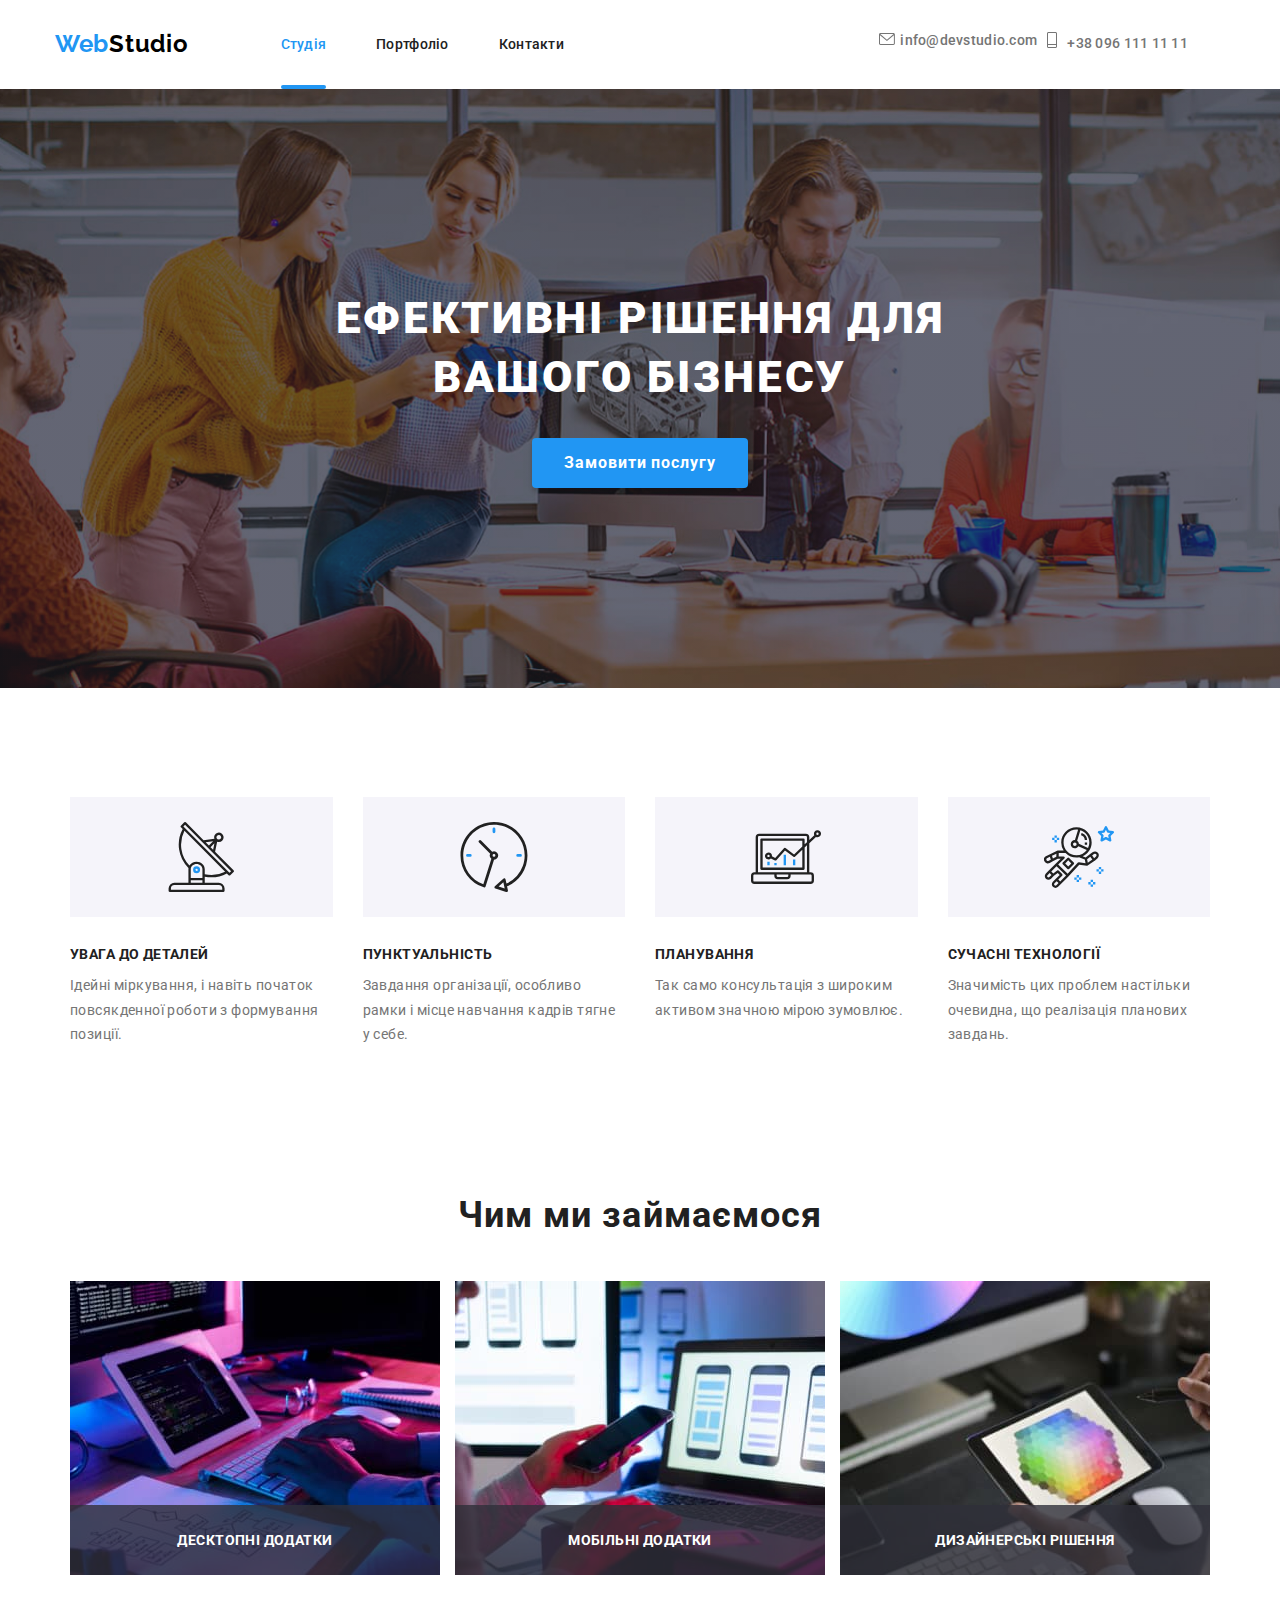
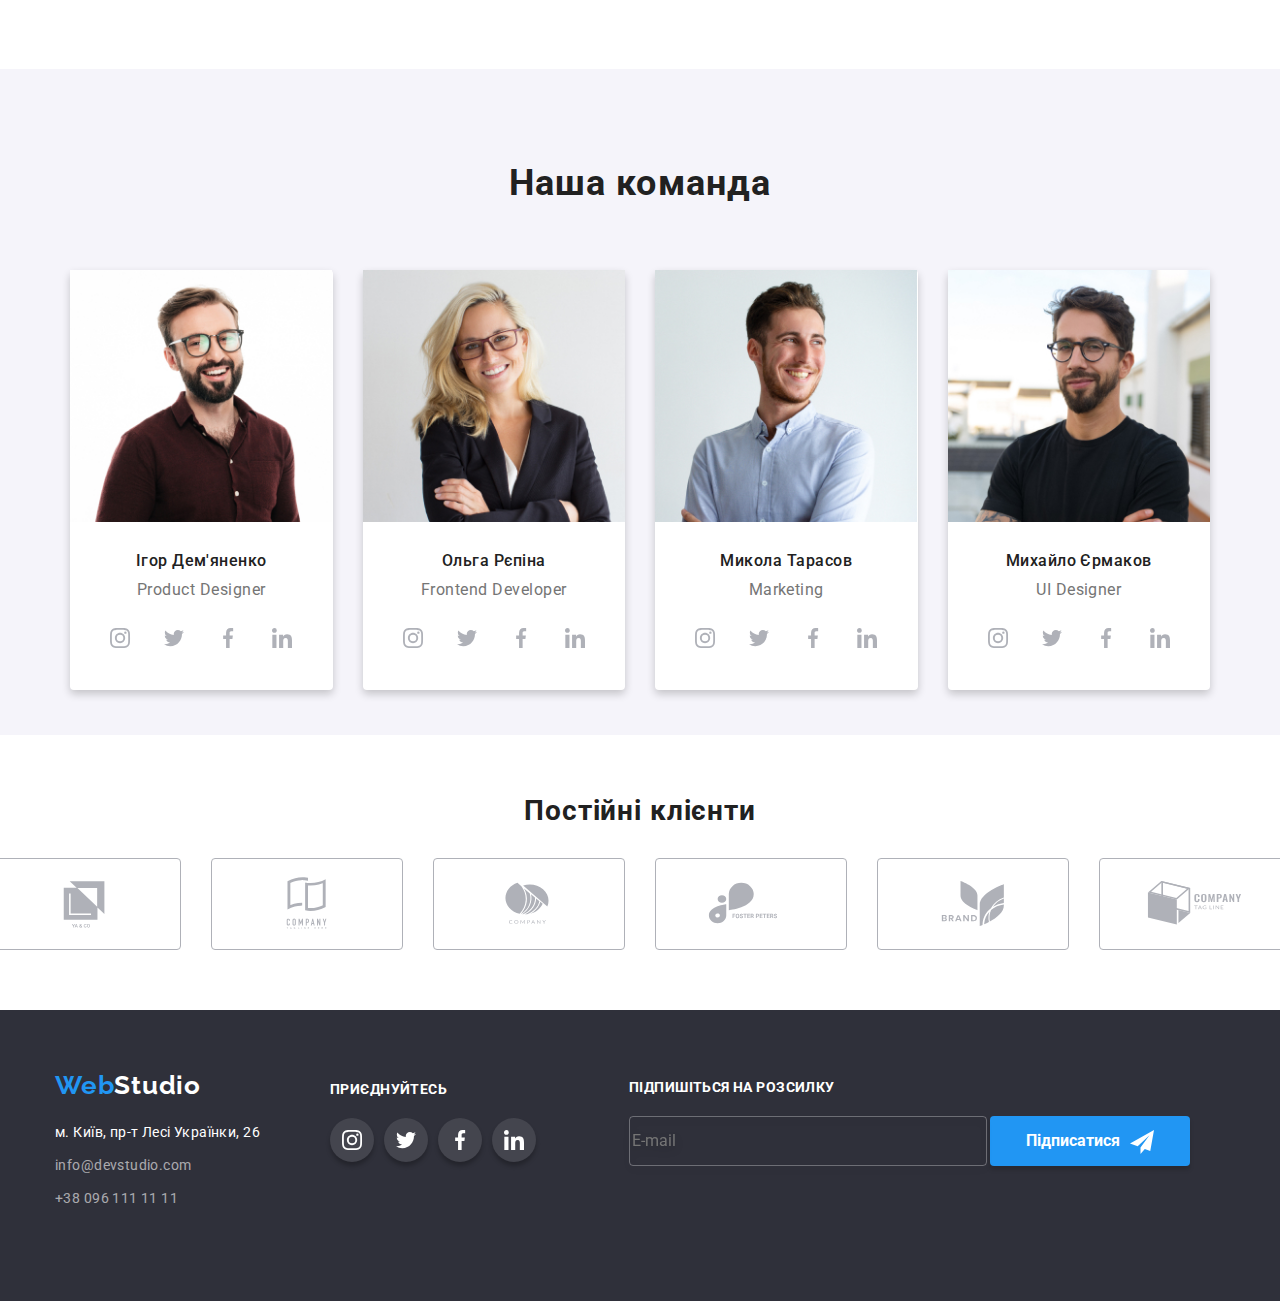
==== commit e565ed49: "Update index.html" ====
--- a/index.html
+++ b/index.html
@@ -383,20 +383,18 @@
               <div class="team-worker-card">
                 <div class="thumb">
                       
-              <img
-              srcset="
-              ./images/Product-deskop-270.jpg 270w,
-              ./images/Product-tablet-354.jpg 354w,
-              ./images/Product-mobile-450.jpg 450w,
-              ./images/Product-deskop@2x-540.jpg 540w,
-              ./images/Product-tablet@2x-708.jpg 708w,
-              ./images/Product-mobile@2x-900.jpg 900w,
-              "
-              sizes="(min-width:1200px) 270px, (min-width:768px) 354px, 450px"
-              src="./images/Product.jpg"
-              alt="чоловік"
-             
-            />
+          <img
+                  srcset="
+                  ../images/Marketing-deskop-270.jpg 270w,
+                  ../images/Marketing-tablet-354.jpg 354w,
+                  ../images//Marketing-mobile-450.jpg 450w,
+                  ../images//Marketing-deskop@2x-540.jpg 540w,
+                  ../images//Marketing-tablet@2x-708.jpg 708w,
+                  ../images/Marketing-mobile-900.jpg 900w,"
+                  sizes="(min-width:1200px) 270px, (min-width:768px) 354px, 450px" 
+                  src="./images/Marketing.jpg" 
+                  alt="чоловік" 
+                   />
             
                 </div>
 
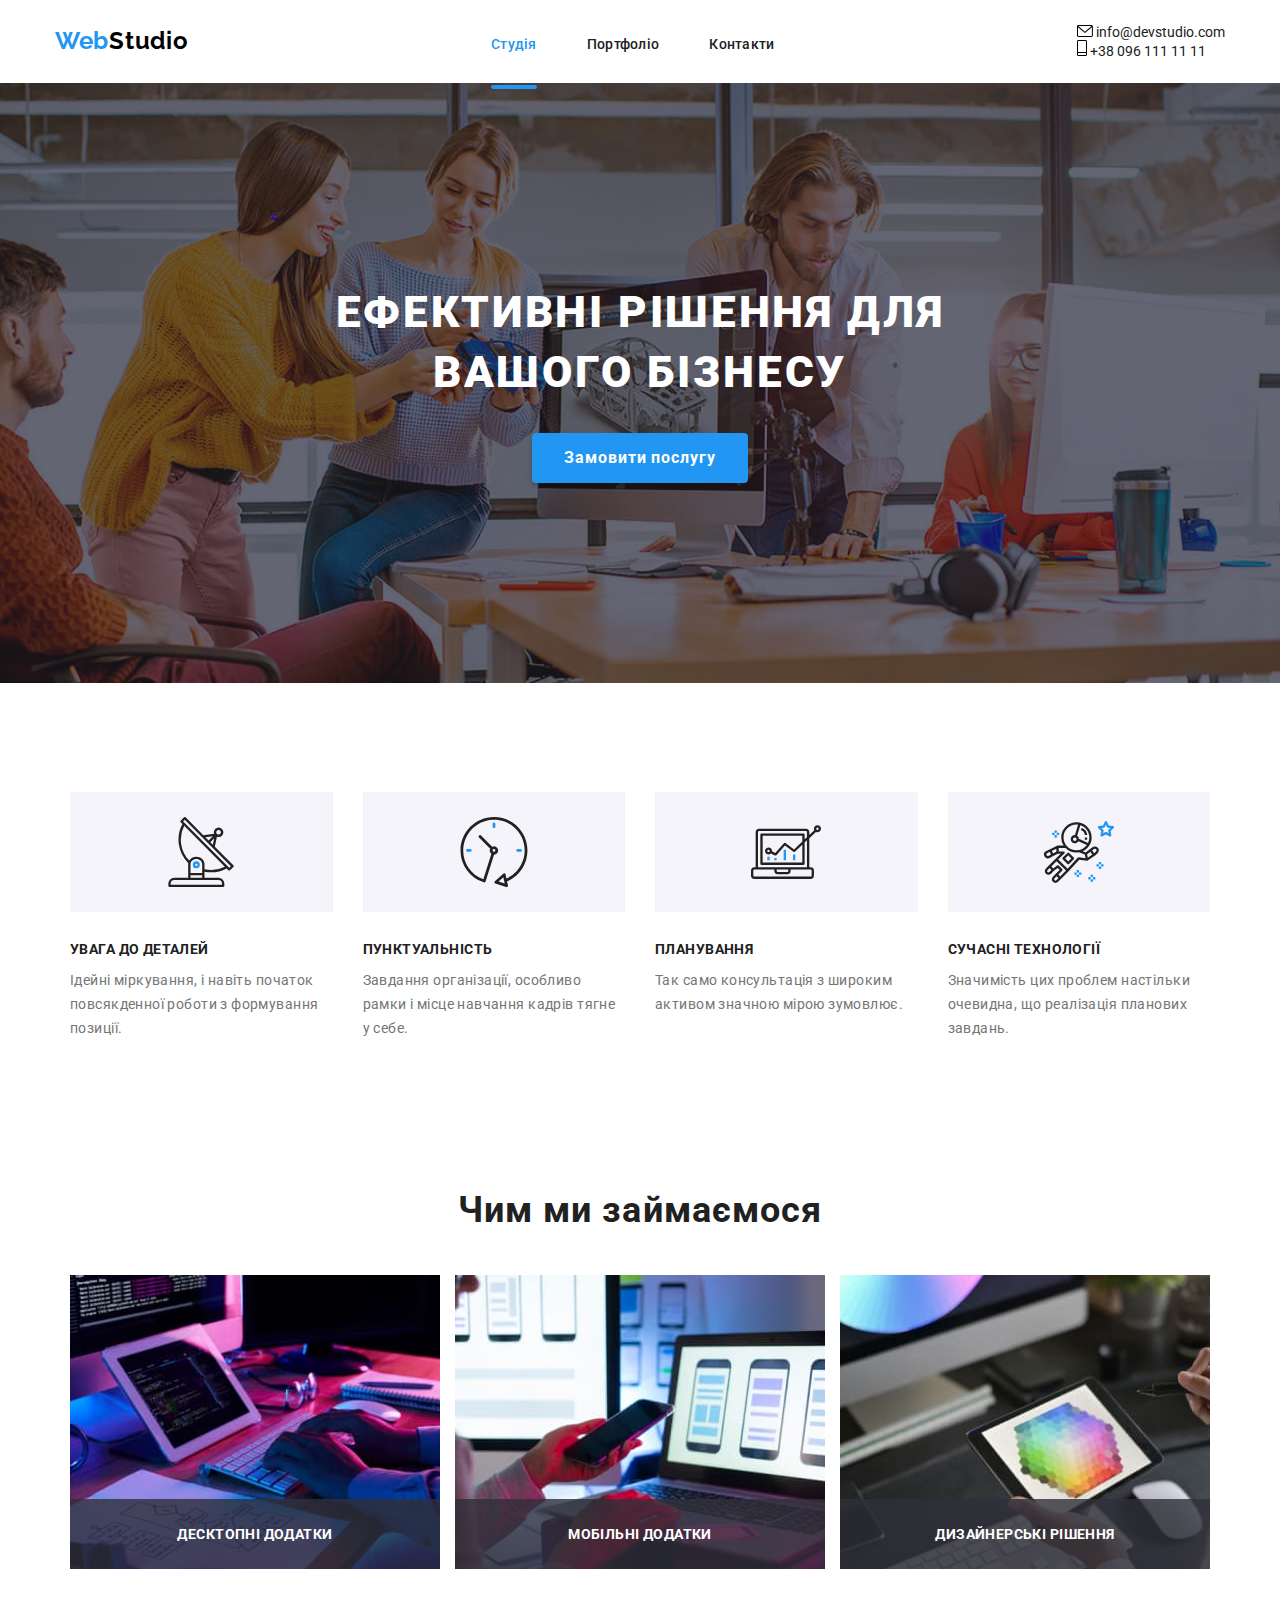
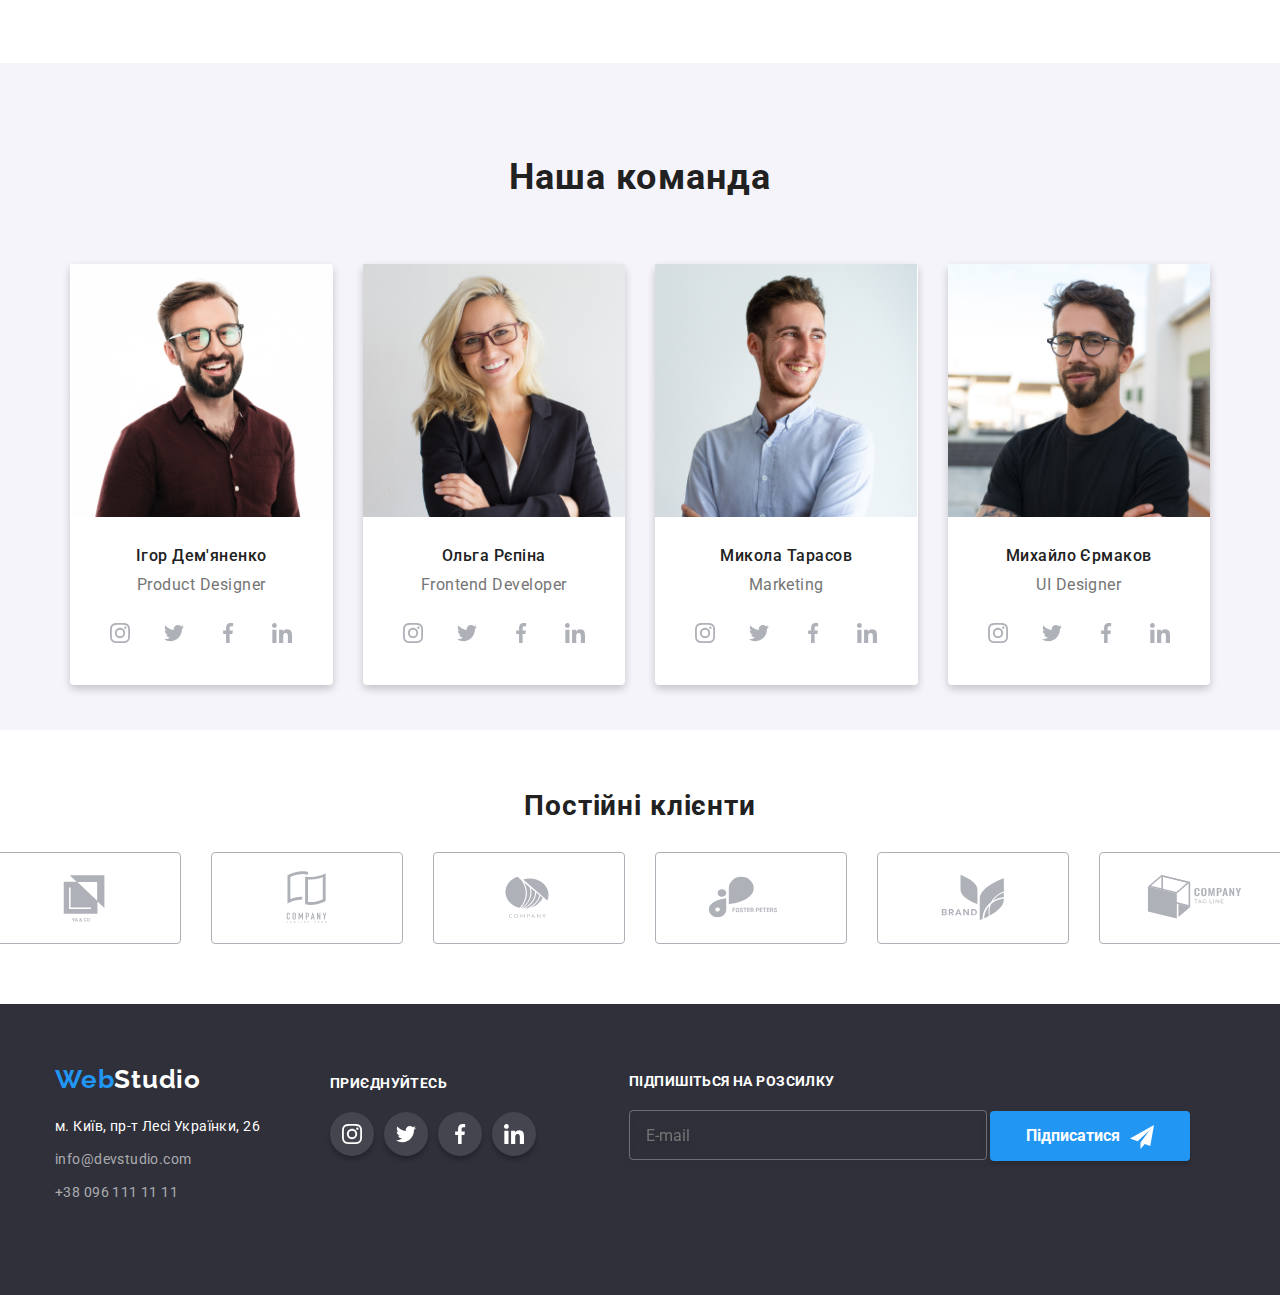
==== commit 2cb640c4: "update icon" ====
--- a/index.html
+++ b/index.html
@@ -20,80 +20,60 @@
   <body>
     <!-- Хедер  -->
     <header>
-      <div class="conteiner header-block">
-  
-   
-          
-          <a href="./index.html" class="logo link"><span class="logo__text  logo__text--blue ">Web</span>Studio</a>
-  
-            <button class="menu-btn js-open-menu" aria-expanded="false" aria-controls="mobile-menu"  type="button">
-                <svg class="icon-menu" width="40px" height="40px">
-                 <use href="./images/sprite.svg#icon-menu_40px"></use></svg></button>
-                
-                
-          <div class="wrapper-mobile-menu js-menu-container" id="mobile-menu">
-        
-            <nav class="navigation">
-              <ul class="list nav-list">
-                <li class="nav-list__item">
-                  <a href="./index.html" class="link nav-link nav-link--current">Студія</a>
-                </li>
-                <li class="nav-list__item">
-                  <a href="./portfolio.html" class="link nav-link">Портфоліо</a>
-                 </li>
-                <li class="nav-list__item"><a href="" class="link nav-link">Контакти</a></li>
-              </ul>
-            </nav>
-            <div class="contacts-menu">
-              <ul class="list contact-list">
-  
-              
-                   <li class="contact-item__email">
-                    <a class="contact-link contact-link-email--big-size link" href="mailto:info@devstudio.com">
-                    <svg class=" contact-link-header__icon-email " width="16px" height="12px">
-                      <use href="./images/sprite.svg#email"></use></svg>
-                    info@devstudio.com</a>
-                   </li>
-
-                   <li class="contact-item">
-                    <a
-                      class=" contact-link contact-link-telephon--big-size link"
-                      href="tel:+380961111111"
-                    >
-                      <svg
-                        class="contact-link-header__icon-telephone"
-                        width="10px"
-                        height="16px"
-                      >
-                        <use href="./images/sprite.svg#telephone"></use></svg
-                      >+38 096 111 11 11</a >
-                  </li>
-                   
-               </ul>
-               <ul class="social-contact-list list">
-                   <li class="social-contact_item"><a class="social-contact_link link" href="">Instagram</a></li>
-                   <li class="social-contact_item"><a class="social-contact_link link" href="">Twitter</a></li>
-                   <li class="social-contact_item"><a class="social-contact_link link" href="">Facebook</a></li>
-                   <li class="social-contact_item"><a class="social-contact_link link" href="">LinkedIn</a></li>
-               </ul> 
-                <button class="menu-btn-close  js-close-menu" type="button">
-             <svg class="icon-cross" width="40px" height="40px">
-                 <use href="./images/sprite.svg#icon-close_40px"></use>
-             </svg>
-         </button>
-            </div>
-        
+      <div class="conteiner">
+        <div class="nav-bar">
+          <a href="./index.html" class="logo link"
+            ><span class="logo__text logo__text--blue">Web</span>Studio</a
+          >
+          <nav class="navigation">
+            <ul class="list nav-list">
+              <li class="nav-list__item">
+                <a href="./index.html" class="link nav-link nav-link--current"
+                  >Студія</a
+                >
+              </li>
+              <li class="nav-list__item">
+                <a href="./portfolio.html" class="link nav-link">Портфоліо</a>
+              </li>
+              <li class="nav-list__item">
+                <a href="" class="link nav-link">Контакти</a>
+              </li>
+            </ul>
+          </nav>
+          <ul class="list contact-list">
+            <li class="contact-item__email">
+              <a
+                class="contact-link contact-link-email--big-size link"
+                href="mailto:info@devstudio.com"
+              >
+                <svg
+                  class="contact-link-header__icon-email"
+                  width="16px"
+                  height="12px"
+                >
+                  <use href="./images/sprite.svg#email"></use>
+                </svg>
+                info@devstudio.com</a
+              >
+            </li>
+            <li class="contact-item">
+              <a
+                class="contact-link contact-link-telephon--big-size link"
+                href="tel:+380961111111"
+              >
+                <svg
+                  class="contact-link-header__icon-telephone"
+                  width="10px"
+                  height="16px"
+                >
+                  <use href="./images/sprite.svg#telephone"></use>
+                </svg>
+                +38 096 111 11 11</a
+              >
+            </li>
+          </ul>
         </div>
-           </div>
-            
-    
-  
-      
-     
-   
-
-       
- 
+      </div>
     </header>
     <!-- Секция 1 Герой -->
     <main>
@@ -104,66 +84,100 @@
             Ефективні рішення для<br />
             вашого бізнесу
           </h1>
-          <button type="button" class="hero__btn" data-modal-open>Замовити послугу</button>
+          <button type="button" class="hero__btn" data-modal-open>
+            Замовити послугу
+          </button>
           <!-- Конец героя -->
-           <!-- Модалка -->
+          <!-- Модалка -->
           <div class="backdrop is-hidden" data-modal>
             <div class="modal">
-              <button class="modal__btn-closing  " data-modal-close>
-              <svg width="18px" height="18px">
-              <use href="./images/sprite.svg#btn-closing"></use>
-            </svg>
-          </button>
-          <!-- Содержимое модалки -->
-          <h2>Залиште свої дані, ми вам передзвонимо</h2>
-           <form class="form" action="#" method="get">
-            <ul>
-
-              <li class="form__item form-container">
-                <label class="form-container__label" for="username">Ім'я</label>
-                <input class="form-container__input" type="text" name="name" id="username">
-                <svg class="input-icon" width="18px" height="18px">
-                  <use class="icon-input" href="./images/sprite.svg#icon-person"></use>
-                </svg> 
-              </li>
-
-              <li class="form__item form-container">
-                <label class="form-container__label" for="usertel">Телефон</label>
-                <input class="form-container__input" type="tel" name="name" id="usertel">
-                 <svg class="input-icon" width="18px" height="18px">
-                  <use href="./images/sprite.svg#icon-phone"></use>
-                </svg> 
-              </li>
-
-              <li class="form__item form-container">
-                <label class="form-container__label" for="useremail">Пошта</label>
-                <input class="form-container__input" type="email" name="name" id="useremail">
-                <svg class="input-icon" width="18px" height="18px">
-                  <use href="./images/sprite.svg#icon-email"></use>
+              <button class="modal__btn-closing" data-modal-close>
+                <svg width="18px" height="18px">
+                  <use href="./images/sprite.svg#btn-closing"></use>
                 </svg>
-              </li>
-
-             
-               <li  class="form__item form-container">
-               <label class="form-container__label" for="feedback">Коментар </label>
-                <textarea class="form-container__textarea" name="feedback"  placeholder="Введіть текст" id="feedback"></textarea>
-               </li>
-            </ul>
-          </form>
-            <div class="wrapper-checkbox">
-
-              <label class="wrapper-checkbox__lebel" for="checkbox" >
-              <input type="checkbox" id="checkbox" class="wrapper-checkbox__input">
-              <span class="wrapper-checkbox__icon"></span>
-              Погоджуюся з розсилкою та приймаю
-              <a class="wrapper-checkbox__link" href="">Умови договору</a>
-            </label>
-              
+              </button>
+              <!-- Содержимое модалки -->
+              <h2>Залиште свої дані, ми вам передзвонимо</h2>
+              <form class="form" action="#" method="get">
+                <ul>
+                  <li class="form__item form-container">
+                    <label class="form-container__label" for="username"
+                      >Ім'я</label
+                    >
+                    <input
+                      class="form-container__input"
+                      type="text"
+                      name="name"
+                      id="username"
+                    />
+                    <svg class="input-icon" width="18px" height="18px">
+                      <use
+                        class="icon-input"
+                        href="./images/sprite.svg#icon-person"
+                      ></use>
+                    </svg>
+                  </li>
+
+                  <li class="form__item form-container">
+                    <label class="form-container__label" for="usertel"
+                      >Телефон</label
+                    >
+                    <input
+                      class="form-container__input"
+                      type="tel"
+                      name="name"
+                      id="usertel"
+                    />
+                    <svg class="input-icon" width="18px" height="18px">
+                      <use href="./images/sprite.svg#icon-phone"></use>
+                    </svg>
+                  </li>
+
+                  <li class="form__item form-container">
+                    <label class="form-container__label" for="useremail"
+                      >Пошта</label
+                    >
+                    <input
+                      class="form-container__input"
+                      type="email"
+                      name="name"
+                      id="useremail"
+                    />
+                    <svg class="input-icon" width="18px" height="18px">
+                      <use href="./images/sprite.svg#icon-email"></use>
+                    </svg>
+                  </li>
+
+                  <li class="form__item form-container">
+                    <label class="form-container__label" for="feedback"
+                      >Коментар
+                    </label>
+                    <textarea
+                      class="form-container__textarea"
+                      name="feedback"
+                      placeholder="Введіть текст"
+                      id="feedback"
+                    ></textarea>
+                  </li>
+                </ul>
+              </form>
+              <div class="wrapper-checkbox">
+                <label class="wrapper-checkbox__lebel" for="checkbox">
+                  <input
+                    type="checkbox"
+                    id="checkbox"
+                    class="wrapper-checkbox__input"
+                  />
+                  <span class="wrapper-checkbox__icon"></span>
+                  Погоджуюся з розсилкою та приймаю
+                  <a class="wrapper-checkbox__link" href="">Умови договору</a>
+                </label>
+              </div>
+
+              <button class="form__button-send" type="submit">
+                Відправити
+              </button>
             </div>
-
-            <button class="form__button-send" type="submit">Відправити</button>
-          
-          </div>
           </div>
         </div>
       </section>
@@ -176,7 +190,7 @@
 
             <li class="benefits-list__item benefits">
               <div class="icon-box">
-                <svg height="70px">
+                <svg height="70px" width="70px">
                   <use href="./images/sprite.svg#antenna-1"></use>
                 </svg>
               </div>
@@ -235,40 +249,38 @@
           <h2 class="section-us-work__title">Чим ми займаємося</h2>
           <ul class="list li-img-work">
             <li>
-            <div class="pedestal-img">  
-              <img
-              class="pedestal-img__img-work "
-              src="images/img0.jpg"
-              alt="Десктопні додатки"
-              width="370"
-            />
-            <h3 class="section-us-work__heading">Десктопні додатки</h3>
-          </div>
-            </li>
-            <li >
-           <div class="pedestal-img">  
-             <img
-            class="pedestal-img__img-work"
-            src="images/img1.1.jpg"
-            alt="Мобільні додатки"
-            width="370"
-          />
-          <h3 class="section-us-work__heading">Мобільні додатки</h3>
-        </div>
-            </li>
-            <li >
-              <div class="pedestal-img">  
+              <div class="pedestal-img">
                 <img
-               class="pedestal-img__img-work"
-               src="images/img2.2.jpg"
-               alt="Дизайнерські рішення"
-               width="370"
-             />
-             <h3 class="section-us-work__heading">Дизайнерські рішення</h3>
-           </div>
-               </li>
-            
-          
+                  class="pedestal-img__img-work"
+                  src="images/img0.jpg"
+                  alt="Десктопні додатки"
+                  width="370"
+                />
+                <h3 class="section-us-work__heading">Десктопні додатки</h3>
+              </div>
+            </li>
+            <li>
+              <div class="pedestal-img">
+                <img
+                  class="pedestal-img__img-work"
+                  src="images/img1.1.jpg"
+                  alt="Мобільні додатки"
+                  width="370"
+                />
+                <h3 class="section-us-work__heading">Мобільні додатки</h3>
+              </div>
+            </li>
+            <li>
+              <div class="pedestal-img">
+                <img
+                  class="pedestal-img__img-work"
+                  src="images/img2.2.jpg"
+                  alt="Дизайнерські рішення"
+                  width="370"
+                />
+                <h3 class="section-us-work__heading">Дизайнерські рішення</h3>
+              </div>
+            </li>
           </ul>
         </div>
       </section>
@@ -279,32 +291,33 @@
         <div class="conteiner">
           <h2 class="section-our-team__heading">Наша команда</h2>
           <ul class="list list-our-team">
-
             <!-- Team card 1 -->
             <li class="team-item">
               <div class="team-worker-card">
-            
-              <img
-              srcset="
-              ./images/Product-deskop-270.jpg 270w,
-              ./images/Product-tablet-354.jpg 354w,
-              ./images/Product-mobile-450.jpg 450w,
-              ./images/Product-deskop@2x-540.jpg 540w,
-              ./images/Product-tablet@2x-708.jpg 708w,
-              ./images/Product-mobile@2x-900.jpg 900w,
-              "
-              sizes="(min-width:1200px) 270px, (min-width:768px) 354px, 450px"
-              src="./images/Product.jpg"
-              alt="чоловік"
-             
-            />
-          
+                <img
+                  srcset="
+                    ./images/Product-deskop-270.jpg    270w,
+                    ./images/Product-tablet-354.jpg    354w,
+                    ./images/Product-mobile-450.jpg    450w,
+                    ./images/Product-deskop@2x-540.jpg 540w,
+                    ./images/Product-tablet@2x-708.jpg 708w,
+                    ./images/Product-mobile@2x-900.jpg 900w
+                  "
+                  sizes="(min-width:1200px) 270px, (min-width:768px) 354px, 450px"
+                  src="./images/Product.jpg"
+                  alt="чоловік"
+                />
+
                 <h4 class="team-worker-card__subtitle">Ігор Дем'яненко</h4>
-                <p lang="en" class="team-worker-card___paragraph">Product Designer</p>
+                <p lang="en" class="team-worker-card___paragraph">
+                  Product Designer
+                </p>
                 <ul class="social-list">
                   <li>
-                    <a class="social-link" href="https://www.instagram.com/accounts/login/"
-                      ><svg height="20px">
+                    <a
+                      class="social-link"
+                      href="https://www.instagram.com/accounts/login/"
+                      ><svg height="20px" width="20px">
                         <use href="./images/sprite.svg#instagram-1"></use>
                       </svg>
                     </a>
@@ -312,17 +325,20 @@
                   <li>
                     <a class="social-link" href="https://twitter.com/"
                       ><svg height="20px">
-                        <use href="./images/sprite.svg#twitter-2"></use></svg></a>
-                  </li>
-                  <li>
-                    <a class="social-link" href=""
-                      ><svg height="20px">
-                        <use href="./images/sprite.svg#facebook-3"></use></svg></a>
-                  </li>
-                  <li>
-                    <a class="social-link" href=""
-                      ><svg height="20px">
-                        <use href="./images/sprite.svg#linkedin-4"></use></svg></a>
+                        <use href="./images/sprite.svg#twitter-2"></use></svg
+                    ></a>
+                  </li>
+                  <li>
+                    <a class="social-link" href=""
+                      ><svg height="20px">
+                        <use href="./images/sprite.svg#facebook-3"></use></svg
+                    ></a>
+                  </li>
+                  <li>
+                    <a class="social-link" href=""
+                      ><svg height="20px">
+                        <use href="./images/sprite.svg#linkedin-4"></use></svg
+                    ></a>
                   </li>
                 </ul>
               </div>
@@ -333,22 +349,19 @@
               <div class="team-worker-card">
                 <div class="thumb">
                   <img
-                  srcset="
-                  ./images/Developer-deskop-270.jpg 270w,
-                  ./images/Developer-tablet-354.jpg 354w,
-                  ./images/Developer-mobile-450.jpg 450w,
-                  ./images/Developer-deskop@2x-540.jpg 540w,
-                  ./images/Developer-tablet@2x-708.jpg 708w,
-                  ./images/Developer-mobile@2x-900.jpg 900w,
-                  "
-                  sizes="(min-width:1200px) 270px, (min-width:768px) 354px, 450px"
-                  src="./images/Developer.jpg"
-                  alt="girl"
-                  
-                 />
-                 </div>
-
-                 
+                    srcset="
+                      ./images/Developer-deskop-270.jpg    270w,
+                      ./images/Developer-tablet-354.jpg    354w,
+                      ./images/Developer-mobile-450.jpg    450w,
+                      ./images/Developer-deskop@2x-540.jpg 540w,
+                      ./images/Developer-tablet@2x-708.jpg 708w,
+                      ./images/Developer-mobile@2x-900.jpg 900w
+                    "
+                    sizes="(min-width:1200px) 270px, (min-width:768px) 354px, 450px"
+                    src="./images/Developer.jpg"
+                    alt="girl"
+                  />
+                </div>
 
                 <h4 class="team-worker-card__subtitle">Ольга Рєпіна</h4>
                 <p lang="en" class="team-worker-card___paragraph">
@@ -358,22 +371,26 @@
                   <li>
                     <a class="social-link" href=""
                       ><svg height="20px">
-                        <use href="./images/sprite.svg#instagram-1"></use></svg></a>
-                  </li>
-                  <li>
-                    <a class="social-link" href=""
-                      ><svg height="20px">
-                        <use href="./images/sprite.svg#twitter-2"></use></svg></a>
-                  </li>
-                  <li>
-                    <a class="social-link" href=""
-                      ><svg height="20px">
-                        <use href="./images/sprite.svg#facebook-3"></use></svg></a>
-                  </li>
-                  <li>
-                    <a class="social-link" href=""
-                      ><svg height="20px">
-                        <use href="./images/sprite.svg#linkedin-4"></use></svg></a>
+                        <use href="./images/sprite.svg#instagram-1"></use></svg
+                    ></a>
+                  </li>
+                  <li>
+                    <a class="social-link" href=""
+                      ><svg height="20px">
+                        <use href="./images/sprite.svg#twitter-2"></use></svg
+                    ></a>
+                  </li>
+                  <li>
+                    <a class="social-link" href=""
+                      ><svg height="20px">
+                        <use href="./images/sprite.svg#facebook-3"></use></svg
+                    ></a>
+                  </li>
+                  <li>
+                    <a class="social-link" href=""
+                      ><svg height="20px">
+                        <use href="./images/sprite.svg#linkedin-4"></use></svg
+                    ></a>
                   </li>
                 </ul>
               </div>
@@ -382,20 +399,19 @@
             <li class="team-item">
               <div class="team-worker-card">
                 <div class="thumb">
-                      
-          <img
-                  srcset="
-                  ../images/Marketing-deskop-270.jpg 270w,
-                  ../images/Marketing-tablet-354.jpg 354w,
-                  ../images//Marketing-mobile-450.jpg 450w,
-                  ../images//Marketing-deskop@2x-540.jpg 540w,
-                  ../images//Marketing-tablet@2x-708.jpg 708w,
-                  ../images/Marketing-mobile-900.jpg 900w,"
-                  sizes="(min-width:1200px) 270px, (min-width:768px) 354px, 450px" 
-                  src="./images/Marketing.jpg" 
-                  alt="чоловік" 
-                   />
-            
+                  <img
+                    srcset="
+                      ./images/Marketing-deskop-270.jpg     270w,
+                      ./images/Marketing-tablet-354.jpg     354w,
+                      ./images//Marketing-mobile-450.jpg    450w,
+                      ./images//Marketing-deskop@2x-540.jpg 540w,
+                      ./images//Marketing-tablet@2x-708.jpg 708w,
+                      ./images/Marketing-mobile-900.jpg     900w
+                    "
+                    sizes="(min-width:1200px) 270px, (min-width:768px) 354px, 450px"
+                    src="./images/Marketing.jpg"
+                    alt="чоловік"
+                  />
                 </div>
 
                 <h4 class="team-worker-card__subtitle">Микола Тарасов</h4>
@@ -404,22 +420,26 @@
                   <li>
                     <a class="social-link" href=""
                       ><svg height="20px">
-                        <use href="./images/sprite.svg#instagram-1"></use></svg ></a>
-                  </li>
-                  <li>
-                    <a class="social-link" href=""
-                      ><svg height="20px">
-                        <use href="./images/sprite.svg#twitter-2"></use></svg></a>
-                  </li>
-                  <li>
-                    <a class="social-link" href=""
-                      ><svg height="20px">
-                        <use href="./images/sprite.svg#facebook-3"></use></svg></a>
-                  </li>
-                  <li>
-                    <a class="social-link" href=""
-                      ><svg height="20px">
-                        <use href="./images/sprite.svg#linkedin-4"></use></svg></a>
+                        <use href="./images/sprite.svg#instagram-1"></use></svg
+                    ></a>
+                  </li>
+                  <li>
+                    <a class="social-link" href=""
+                      ><svg height="20px">
+                        <use href="./images/sprite.svg#twitter-2"></use></svg
+                    ></a>
+                  </li>
+                  <li>
+                    <a class="social-link" href=""
+                      ><svg height="20px">
+                        <use href="./images/sprite.svg#facebook-3"></use></svg
+                    ></a>
+                  </li>
+                  <li>
+                    <a class="social-link" href=""
+                      ><svg height="20px">
+                        <use href="./images/sprite.svg#linkedin-4"></use></svg
+                    ></a>
                   </li>
                 </ul>
               </div>
@@ -428,44 +448,48 @@
             <li class="team-item">
               <div class="team-worker-card">
                 <div class="thumb">
-                <img 
-
-                srcset="
-                ./images/Designer-deskop-270.jpg 270w,
-                ./images/Designer-tablet-354.jpg 354w,
-                ./images/Designer-mobile-450.jpg 450w,
-                ./images/Designer-deskop@2x-540.jpg 540w,
-                ./images/Designer-tablet@2x-708.jpg 708w,
-                ./images/Designer-mobile@2x-900.jpg 900w,"
-                sizes="(min-width:1200px) 270px, (min-width:768px) 354px, 450px"
-                     src="./images/Designer.jpg" 
-
-                     alt="чоловік"
-                     
-                 />
+                  <img
+                    srcset="
+                      ./images/Designer-deskop-270.jpg    270w,
+                      ./images/Designer-tablet-354.jpg    354w,
+                      ./images/Designer-mobile-450.jpg    450w,
+                      ./images/Designer-deskop@2x-540.jpg 540w,
+                      ./images/Designer-tablet@2x-708.jpg 708w,
+                      ./images/Designer-mobile@2x-900.jpg 900w
+                    "
+                    sizes="(min-width:1200px) 270px, (min-width:768px) 354px, 450px"
+                    src="./images/Designer.jpg"
+                    alt="чоловік"
+                  />
                 </div>
                 <h4 class="team-worker-card__subtitle">Михайло Єрмаков</h4>
-                <p lang="en" class="team-worker-card___paragraph">UI Designer</p>
+                <p lang="en" class="team-worker-card___paragraph">
+                  UI Designer
+                </p>
                 <ul class="social-list">
                   <li>
                     <a class="social-link" href=""
                       ><svg height="20px">
-                        <use href="./images/sprite.svg#instagram-1"></use></svg ></a>
-                  </li>
-                  <li>
-                    <a class="social-link" href=""
-                      ><svg height="20px">
-                        <use href="./images/sprite.svg#twitter-2"></use></svg></a>
-                  </li>
-                  <li>
-                    <a class="social-link" href=""
-                      ><svg height="20px">
-                        <use href="./images/sprite.svg#facebook-3"></use></svg></a>
-                  </li>
-                  <li>
-                    <a class="social-link" href=""
-                      ><svg height="20px">
-                        <use href="./images/sprite.svg#linkedin-4"></use></svg></a>
+                        <use href="./images/sprite.svg#instagram-1"></use></svg
+                    ></a>
+                  </li>
+                  <li>
+                    <a class="social-link" href=""
+                      ><svg height="20px">
+                        <use href="./images/sprite.svg#twitter-2"></use></svg
+                    ></a>
+                  </li>
+                  <li>
+                    <a class="social-link" href=""
+                      ><svg height="20px">
+                        <use href="./images/sprite.svg#facebook-3"></use></svg
+                    ></a>
+                  </li>
+                  <li>
+                    <a class="social-link" href=""
+                      ><svg height="20px">
+                        <use href="./images/sprite.svg#linkedin-4"></use></svg
+                    ></a>
                   </li>
                 </ul>
               </div>
@@ -475,114 +499,137 @@
       </section>
       <!-- Партнеры -->
 
-    <section class="section-client">
-      <div class="conteiner">
-      <h2 class="section-сlient__heading">Постійні клієнти</h2>
-      <ul class="client-list">
-
-        <li class="client-item">
-         <a class="client-link" href=""><svg class="icon-client" width="106px" height="60px"  > <use href="./images/sprite.svg#Logo-0"></use></svg></a>
-        </li>
- 
-        <li class="client-item">
-         <a class="client-link" href=""><svg class="icon-client" width="106px" height="60px" ><use href="./images/sprite.svg#Logo-1"></use></svg></a>
-        </li>
-       
- 
-         <li class="client-item">
-         <a class="client-link" href=""><svg class="icon-client" width="106px" height="60px" > <use href="./images/sprite.svg#Logo-2"></use></svg></a>
-        </li>
-       
-       <li class="client-item">
-         <a class="client-link" href=""><svg class="icon-client" width="106px" height="60px" ><use href="./images/sprite.svg#Logo-3"></use></svg></a>
-        </li>
- 
-          <li class="client-item">
-        <a class="client-link" href=""> <svg class="icon-client" width="106px" height="60px" ><use href="./images/sprite.svg#Logo-4"></use> </svg></a>
-        </li>
- 
-          <li class="client-item">
-         <a class="client-link" href=""><svg class="icon-client"  width="106px" height="60px"><use href="./images/sprite.svg#Logo-5"></use></svg></a>
-        </li>
-       </ul>
-      </div>
-    </section>
+      <section class="section-client">
+        <div class="conteiner">
+          <h2 class="section-сlient__heading">Постійні клієнти</h2>
+          <ul class="client-list">
+            <li class="client-item">
+              <a class="client-link" href=""
+                ><svg class="icon-client" width="106px" height="60px">
+                  <use href="./images/sprite.svg#Logo-0"></use></svg
+              ></a>
+            </li>
+
+            <li class="client-item">
+              <a class="client-link" href=""
+                ><svg class="icon-client" width="106px" height="60px">
+                  <use href="./images/sprite.svg#Logo-1"></use></svg
+              ></a>
+            </li>
+
+            <li class="client-item">
+              <a class="client-link" href=""
+                ><svg class="icon-client" width="106px" height="60px">
+                  <use href="./images/sprite.svg#Logo-2"></use></svg
+              ></a>
+            </li>
+
+            <li class="client-item">
+              <a class="client-link" href=""
+                ><svg class="icon-client" width="106px" height="60px">
+                  <use href="./images/sprite.svg#Logo-3"></use></svg
+              ></a>
+            </li>
+
+            <li class="client-item">
+              <a class="client-link" href="">
+                <svg class="icon-client" width="106px" height="60px">
+                  <use href="./images/sprite.svg#Logo-4"></use></svg
+              ></a>
+            </li>
+
+            <li class="client-item">
+              <a class="client-link" href=""
+                ><svg class="icon-client" width="106px" height="60px">
+                  <use href="./images/sprite.svg#Logo-5"></use></svg
+              ></a>
+            </li>
+          </ul>
+        </div>
+      </section>
     </main>
     <!-- Подвал -->
     <footer class="footer">
       <div class="conteiner">
         <div class="conteiner-sidebar">
           <div>
-          
-          <address>
-          <ul class="list wrapper-text-foote">
-            <li class="logo-footer">
-              <a href="./index.html" class="logo-footer">
-                <span class="logo-footer--blue-accent">Web</span>Studio</a
-              >
-            </li>
-            <li class="foooter__link-address--indent-bottom">
-              <a
-                href="https://goo.gl/maps/aNRmM5jgGCXuYNQ1A"
-                target="_blank"
-                rel="noopener nofollow noreferrer"
-                class="link foooter__link-address"
-                >м. Київ, пр-т Лесі Українки, 26</a
-              >
-            </li>
-            <li class="footer__email-indent--bottom">
-              <a
-                href="mailto:info@devstudio.com"
-                class="link contact-link-footer"
-                >info@devstudio.com</a
-              >
-            </li>
-            <li class="footer__tel-indent--bottom">
-              <a href="tel:+380961111111" class="link contact-link-footer"
-                >+38 096 111 11 11</a
-              >
-            </li>
-          </ul>
-        </address>
-           </div>
+            <address>
+              <ul class="list wrapper-text-foote">
+                <li class="logo-footer">
+                  <a href="./index.html" class="logo-footer">
+                    <span class="logo-footer--blue-accent">Web</span>Studio</a
+                  >
+                </li>
+                <li class="foooter__link-address--indent-bottom">
+                  <a
+                    href="https://goo.gl/maps/aNRmM5jgGCXuYNQ1A"
+                    target="_blank"
+                    rel="noopener nofollow noreferrer"
+                    class="link foooter__link-address"
+                    >м. Київ, пр-т Лесі Українки, 26</a
+                  >
+                </li>
+                <li class="footer__email-indent--bottom">
+                  <a
+                    href="mailto:info@devstudio.com"
+                    class="link contact-link-footer"
+                    >info@devstudio.com</a
+                  >
+                </li>
+                <li class="footer__tel-indent--bottom">
+                  <a href="tel:+380961111111" class="link contact-link-footer"
+                    >+38 096 111 11 11</a
+                  >
+                </li>
+              </ul>
+            </address>
+          </div>
 
           <div class="footer-box-social">
             <h3 class="footer__heading-social">приєднуйтесь</h3>
             <ul class="footer__list-social">
               <li>
-                <a class="footer__link-social" href="https://www.instagram.com" target="_blank"
-                  ><svg height="20px">
-                    <use href="./images/sprite.svg#instagram-1"></use></svg ></a>
+                <a
+                  class="footer__link-social"
+                  href="https://www.instagram.com"
+                  target="_blank"
+                  ><svg height="20px" width="20px">
+                    <use href="./images/sprite.svg#instagram-1"></use></svg
+                ></a>
               </li>
               <li>
                 <a class="footer__link-social" href=""
                   ><svg height="20px">
-                    <use href="./images/sprite.svg#twitter-2"></use></svg></a>
+                    <use href="./images/sprite.svg#twitter-2"></use></svg
+                ></a>
               </li>
               <li>
                 <a class="footer__link-social" href=""
                   ><svg height="20px">
-                    <use href="./images/sprite.svg#facebook-3"></use></svg></a>
+                    <use href="./images/sprite.svg#facebook-3"></use></svg
+                ></a>
               </li>
               <li>
                 <a class="footer__link-social" href=""
                   ><svg height="20px">
-                    <use href="./images/sprite.svg#linkedin-4"></use></svg></a>
+                    <use href="./images/sprite.svg#linkedin-4"></use></svg
+                ></a>
               </li>
             </ul>
           </div>
-           <form action="#" method="get" class="footer-form">
+          <form action="#" method="get" class="footer-form">
             <p class="footer-form__paragraph">Підпишіться на розсилку</p>
-            <input type="email" placeholder="E-mail" class="footer-from__input">
+            <input
+              type="email"
+              placeholder="E-mail"
+              class="footer-from__input"
+            />
             <button type="submit" class="footer-form__btn">Підписатися</button>
-            
           </form>
         </div>
-      
       </div>
     </footer>
     <script src="./js/mobile-menu.js"></script>
     <script src="./js/modal.js"></script>
-    
   </body>
 </html>
--- a/css/main.min.css
+++ b/css/main.min.css
@@ -1 +1 @@
-html{-webkit-box-sizing:border-box;box-sizing:border-box}*,*::before,*::after{-webkit-box-sizing:inherit;box-sizing:inherit}body{font-family:"Roboto",sans-serif;background-color:#fff;font-size:14px;overflow-x:hidden}.list{margin:0px;padding:0px;list-style-type:none}h1,h2,h3,ul,p{margin:0px;padding:0px}img{display:block;max-width:100%;height:auto}.conteiner{margin-left:auto;margin-right:auto;padding-left:15px;padding-right:15px}@media screen and (min-width: 320px)and (max-width: 480px){.conteiner{min-width:320px;max-width:480px;width:100%}}@media screen and (min-width: 481px)and (max-width: 768px){.conteiner{min-width:481px;max-width:768px}}@media screen and (min-width: 769px){.conteiner{min-width:769px;max-width:1200px}}.link{text-decoration:none;color:#212121}.visually-hidden{position:absolute;width:1px;height:1px;margin:-1px;border:0;padding:0;white-space:nowrap;-webkit-clip-path:inset(100%);clip-path:inset(100%);clip:rect(0 0 0 0);overflow:hidden}.current{position:relative;color:#2196f3}.current::after{contain:"";position:absolute;left:0;bottom:0;content:"";display:block;width:100%;height:4px;border-radius:2px;background-color:#2196f3}.logo{font-family:"Raleway";font-weight:700;font-size:24px;line-height:1.19;letter-spacing:.03em;color:#000}@media screen and (min-width: 320px)and (max-width: 480px){.logo{margin-top:16px;margin-bottom:16px;margin-right:180px}}@media screen and (min-width: 769px){.logo{margin-right:92px;padding-top:30px;padding-bottom:30px}}.logo__text--blue{color:#2196f3}.header-block{display:-webkit-box;display:-ms-flexbox;display:flex}@media screen and (min-width: 481px)and (max-width: 768px){.header-block{padding-top:32px}}.navigation{display:-webkit-box;display:-ms-flexbox;display:flex}@media screen and (min-width: 481px)and (max-width: 768px){.navigation{margin-left:85px}}@media screen and (min-width: 320px)and (max-width: 480px){.wrapper-mobile-menu{position:fixed;background-color:#fff;top:0;left:0;right:0;width:100vw;height:100vh;padding:48px 34px;z-index:999;-webkit-transform:translateX(100%);transform:translateX(100%)}.wrapper-mobile-menu.is-open{-webkit-transform:translateX(0%);transform:translateX(0%)}}@media screen and (min-width: 481px){.wrapper-mobile-menu{display:-webkit-box;display:-ms-flexbox;display:flex}}@media screen and (min-width: 320px)and (max-width: 480px){.menu-btn{display:inline-block;margin:0;padding:0;border:none;background-color:rgba(0,0,0,0)}}@media screen and (min-width: 481px){.menu-btn{display:none}}@media screen and (min-width: 320px)and (max-width: 480px){.menu-btn-close{display:block;width:40px;height:40px;position:absolute;top:10px;right:10px;border:none;background:#fff;fill:#212121}.menu-btn-close:hover{fill:#2196f3}.menu-btn-close:focus{fill:#2196f3}}@media screen and (min-width: 481px){.menu-btn-close{display:none}}.nav-list{font-family:"Roboto";font-style:normal;font-weight:500;font-size:40px;line-height:1.17;letter-spacing:.02em}@media screen and (min-width: 320px)and (max-width: 480px){.nav-list{display:block}}@media screen and (min-width: 481px)and (max-width: 768px){.nav-list{display:-webkit-box;display:-ms-flexbox;display:flex;margin-right:96px;font-size:14px;line-height:1.14;padding-top:9px}}@media screen and (min-width: 769px){.nav-list{display:-webkit-box;display:-ms-flexbox;display:flex;font-size:14px;line-height:1.14;padding-top:37px;padding-bottom:30px}}@media screen and (min-width: 769px){.nav-list .nav-list__item:not(:last-child){margin-right:50px}}.nav-list__item{color:#212121;position:relative}@media screen and (min-width: 320px)and (max-width: 480px){.nav-list__item{margin-top:35px}}@media screen and (min-width: 481px)and (max-width: 768px){.nav-list__item{display:-webkit-box;display:-ms-flexbox;display:flex;max-width:283px;width:100%;padding:0 15px;margin:0 auto}}.nav-link{color:#212121}.nav-link:hover{color:#2196f3}.nav-link:focus{color:#2196f3}.nav-link--current{color:#2196f3}.nav-link--current{color:#2196f3}@media screen and (min-width: 769px){.nav-link--current:after{content:" ";width:100%;height:4px;background-color:#2196f3;border-radius:3px;position:absolute;top:48px;left:0;opacity:1}}@media screen and (min-width: 320px)and (max-width: 480px){.contact-list{display:-webkit-box;display:-ms-flexbox;display:flex;-webkit-box-orient:vertical;-webkit-box-direction:reverse;-ms-flex-direction:column-reverse;flex-direction:column-reverse;margin-top:200px}}@media screen and (min-width: 481px)and (max-width: 768px){.contact-list{display:-webkit-box;display:-ms-flexbox;display:flex;-webkit-box-orient:vertical;-webkit-box-direction:normal;-ms-flex-direction:column;flex-direction:column;padding-bottom:10px}}@media screen and (min-width: 769px){.contact-list{display:-webkit-box;display:-ms-flexbox;display:flex;margin-left:315px;margin-top:32px}}@media screen and (min-width: 320px)and (max-width: 480px){.contact-list .contact-item__email{margin-right:5px;margin-top:28px}}@media screen and (min-width: 769px){.contact-list .contact-item{display:-webkit-box;display:-ms-flexbox;display:flex;-webkit-box-orient:horizontal;-webkit-box-direction:reverse;-ms-flex-direction:row-reverse;flex-direction:row-reverse;margin-left:10px}}@media screen and (min-width: 481px)and (max-width: 768px){.contact-list .contact-item{margin-top:10px}}.contact-link{letter-spacing:.02em;font-weight:500;color:#757575}@media screen and (min-width: 481px)and (max-width: 768px){.contact-link{font-size:12px;line-height:1.16}}.contact-link .contact-link-header__icon-email{fill:currentColor}.contact-link .contact-link-header__icon-telephone{fill:currentColor}.contact-link:hover{color:#2196f3}@media screen and (min-width: 320px)and (max-width: 480px){.contact-link-telephon--big-size{font-size:34px;line-height:1.17}}@media screen and (min-width: 320px)and (max-width: 480px){.contact-link-email--big-size{font-size:24px;line-height:1.16}}@media screen and (min-width: 320px)and (max-width: 480px){.social-contact-list{display:-webkit-box;display:-ms-flexbox;display:flex;margin-top:53px}}@media screen and (min-width: 481px)and (max-width: 768px){.social-contact-list{margin-left:96px}}.social-contact-list .social-contact_item{border-right:1px solid rgba(33,33,33,.2);padding-left:10px;padding-right:10px}.social-contact-list .social-contact_item .social-contact_link{color:#2196f3}@media screen and (min-width: 481px){.social-contact-list .social-contact_item .social-contact_link{display:none}}.social-contact-list .social-contact_item:last-child{border-right:none}.social-contact-list .social-contact_item:first-child{padding-left:0}.contact-link-header__icon-email{visibility:hidden}@media screen and (min-width: 481px){.contact-link-header__icon-email{visibility:visible;margin-right:2px;fill:#757575}}.contact-link-header__icon-telephone{visibility:hidden}@media screen and (min-width: 481px){.contact-link-header__icon-telephone{visibility:visible;margin-right:10px;fill:#757575}}.hero{background-image:-webkit-gradient(linear, left top, right top, from(rgba(47, 48, 58, 0.4)), to(rgba(47, 48, 58, 0.4))),url(/images/hero_mobile@1x.jpg);background-image:linear-gradient(to right, rgba(47, 48, 58, 0.4), rgba(47, 48, 58, 0.4)),url(/images/hero_mobile@1x.jpg);background-size:cover;background-repeat:no-repeat;background-position:center;margin:auto;background-color:rgba(47,48,58,.4);text-align:center;padding-top:118px;padding-bottom:118px}@media screen and (min-device-pixel-ratio: 2),(-webkit-min-device-pixel-ratio: 2),screen and (-webkit-min-device-pixel-ratio: 2),screen and (min-resolution: 2dppx){.hero{background-image:-webkit-gradient(linear, left top, right top, from(rgba(47, 48, 58, 0.4)), to(rgba(47, 48, 58, 0.4))) url(/images/hero_mobile@2x.jpg);background-image:linear-gradient(to right, rgba(47, 48, 58, 0.4), rgba(47, 48, 58, 0.4)) url(/images/hero_mobile@2x.jpg)}}@media screen and (min-width: 481px){.hero{background-image:-webkit-gradient(linear, left top, right top, from(rgba(47, 48, 58, 0.4)), to(rgba(47, 48, 58, 0.4))),url(/images/hero_tablet@1x.jpg);background-image:linear-gradient(to right, rgba(47, 48, 58, 0.4), rgba(47, 48, 58, 0.4)),url(/images/hero_tablet@1x.jpg)}}@media screen and (min-device-pixel-ratio: 2),(-webkit-min-device-pixel-ratio: 2){.hero{background-image:-webkit-gradient(linear, left top, right top, from(rgba(47, 48, 58, 0.4)), to(rgba(47, 48, 58, 0.4))),url(/images/hero_tablet@2x.jpg);background-image:linear-gradient(to right, rgba(47, 48, 58, 0.4), rgba(47, 48, 58, 0.4)),url(/images/hero_tablet@2x.jpg)}}@media screen and (min-width: 769px){.hero{background-image:-webkit-gradient(linear, left top, right top, from(rgba(47, 48, 58, 0.4)), to(rgba(47, 48, 58, 0.4))),url(/images/hero-deskop@1x.jpg);background-image:linear-gradient(to right, rgba(47, 48, 58, 0.4), rgba(47, 48, 58, 0.4)),url(/images/hero-deskop@1x.jpg)}}@media screen and (min-device-pixel-ratio: 2),(-webkit-min-device-pixel-ratio: 2){.hero{background-image:-webkit-gradient(linear, left top, right top, from(rgba(47, 48, 58, 0.4)), to(rgba(47, 48, 58, 0.4))),url(/images/hero-deskop@2x.jpg);background-image:linear-gradient(to right, rgba(47, 48, 58, 0.4), rgba(47, 48, 58, 0.4)),url(/images/hero-deskop@2x.jpg)}}@media screen and (min-width: 1200px){.hero{padding-top:200px;padding-bottom:200px;max-width:1600px}}.hero__slogan{font-weight:900;font-size:26px;line-height:1.62;text-align:center;letter-spacing:.06em;text-transform:uppercase;color:#fff}@media screen and (min-width: 768px){.hero__slogan{font-size:44px;line-height:1.36}}.hero__btn{margin-top:30px;padding-top:10px;padding-right:32px;padding-bottom:10px;padding-left:32px;border:0px;-webkit-box-shadow:0px 4px 4px rgba(0,0,0,.15);box-shadow:0px 4px 4px rgba(0,0,0,.15);border-radius:4px;font-family:inherit;font-weight:700;font-size:16px;line-height:1.88;text-align:center;letter-spacing:.06em;color:#fff;background-color:#2196f3}.backdrop{position:fixed;top:0;left:0;z-index:2;width:100%;height:100%;background-color:rgba(0,0,0,.2);padding:50px 20px;overflow-y:scroll}.backdrop.is-hidden{opacity:0;pointer-events:none}.modal{position:absolute;top:50%;left:50%;-webkit-transform:translate(-50%, -50%);transform:translate(-50%, -50%);z-index:1;background-color:#fff;-webkit-box-shadow:0px 1px 3px rgba(0,0,0,.12),0px 1px 1px rgba(0,0,0,.14),0px 2px 1px rgba(0,0,0,.2);box-shadow:0px 1px 3px rgba(0,0,0,.12),0px 1px 1px rgba(0,0,0,.14),0px 2px 1px rgba(0,0,0,.2);border-radius:4px}@media screen and (min-width: 320px)and (max-width: 480px){.modal{width:95%}}@media screen and (min-width: 481px)and (max-width: 768px){.modal{min-width:450;width:450px}}@media screen and (min-width: 769px){.modal{min-width:528px;width:528px}}.modal__btn-closing{position:absolute;top:4px;right:5px;display:-webkit-box;display:-ms-flexbox;display:flex;-webkit-box-pack:center;-ms-flex-pack:center;justify-content:center;-webkit-box-align:center;-ms-flex-align:center;align-items:center;width:30px;height:30px;border:1px solid rgba(0,0,0,.1);border-radius:50%;margin:0;padding:0;fill:#000;background-color:#fff;cursor:pointer;-webkit-transition:fill 250ms cubic-bezier(0.4, 0, 0.2, 1);transition:fill 250ms cubic-bezier(0.4, 0, 0.2, 1)}@media screen and (min-width: 481px)and (max-width: 768px){.modal__btn-closing{top:5px;right:8px}}@media screen and (min-width: 769px){.modal__btn-closing{top:8px;left:490px}}.modal__btn-closing:hover,.modal__btn-closing:focus{fill:#2196f3;-webkit-transition:fill 250ms cubic-bezier(0.4, 0, 0.2, 1);transition:fill 250ms cubic-bezier(0.4, 0, 0.2, 1)}.modal h2{padding-top:40px;padding-left:40px;padding-right:40px}.form{padding-top:12px;padding-left:40px;padding-right:40px}.form__item{position:relative;display:-webkit-box;display:-ms-flexbox;display:flex;-webkit-box-orient:vertical;-webkit-box-direction:normal;-ms-flex-direction:column;flex-direction:column;-webkit-box-align:start;-ms-flex-align:start;align-items:flex-start}.form-container__label{margin-top:10px;margin-bottom:4px;font-family:"Roboto";font-style:normal;font-weight:400;font-size:12px;line-height:1.16;letter-spacing:.01em;color:#757575}.form-container__input{padding-top:12px;padding-left:42px;padding-bottom:12px;width:100%;height:40px;border:1px solid rgba(33,33,33,.2);border-radius:4px;margin:0;outline:none;-webkit-transition:border 250ms cubic-bezier(0.4, 0, 0.2, 1);transition:border 250ms cubic-bezier(0.4, 0, 0.2, 1)}@media screen and (min-width: 1200px){.form-container__input{width:448px}}.input-icon{position:absolute;top:41px;left:12px;border:none;-webkit-transition:fill 250ms cubic-bezier(0.4, 0, 0.2, 1);transition:fill 250ms cubic-bezier(0.4, 0, 0.2, 1)}.form-container__input:focus+.icon-input,.form-container__input:hover+.icon-input{fill:#2196f3}.form-container__input:focus,.form-container__input:hover{border:1px solid #2196f3}.form-container__textarea{padding:12px 16px;width:100%;height:120px;border:1px solid rgba(33,33,33,.2);border-radius:4px;resize:none;outline:none}@media screen and (min-width: 1200px){.form-container__textarea{width:448px}}.form-container__textarea:focus,.form-container__textarea:hover{border:1px solid #2196f3}.wrapper-checkbox{margin-top:20px;font-family:"Roboto";font-style:normal;font-weight:400;font-size:14px;line-height:1.71px;letter-spacing:.03em;color:#757575}.wrapper-checkbox__input{-webkit-appearance:none;-moz-appearance:none;appearance:none}.wrapper-checkbox__input:checked+.wrapper-checkbox__icon{border-color:#188ce8;background-color:#188ce8;background-image:url(../images/checkbox.svg);background-repeat:no-repeat;background-position:50% 50%;background-origin:border-box}.wrapper-checkbox__icon{display:inline-block;margin-top:5px;width:16px;height:15px;border:2px solid #000;border-radius:2px}.wrapper-checkbox__link{margin-left:5px;font-family:"Roboto";font-style:normal;font-weight:400;font-size:14px;line-height:1.71px;letter-spacing:.03em;color:#2196f3}@media screen and (min-width: 320px)and (max-width: 480px){.wrapper-checkbox__link{display:block;margin-top:15px}}.form__button-send{margin-top:30px;margin-bottom:40px;width:200px;height:50px;font-family:"Roboto";font-style:normal;font-weight:700;font-size:16px;line-height:1.88;color:#fff;background:#2196f3;-webkit-box-shadow:0px 4px 4px rgba(0,0,0,.15);box-shadow:0px 4px 4px rgba(0,0,0,.15);border-radius:4px;border:none;cursor:pointer}.benefits-list{display:block;margin-top:60px}@media screen and (min-width: 320px)and (max-width: 767px){.benefits-list{display:block;margin-top:60px}}@media screen and (min-width: 768px){.benefits-list{display:-webkit-box;display:-ms-flexbox;display:flex;-webkit-box-pack:justify;-ms-flex-pack:justify;justify-content:space-between;-ms-flex-wrap:wrap;flex-wrap:wrap}}@media screen and (min-width: 1200px){.benefits-list{display:-webkit-box;display:-ms-flexbox;display:flex;margin-top:94px;margin-bottom:94px}}.benefits-list__item{width:100%}.benefits-list__item:not(:last-child){margin-bottom:30px}@media screen and (min-width: 768px)and (max-width: 1199px){.benefits-list__item{-ms-flex-preferred-size:calc((100% - 60px)/2);flex-basis:calc((100% - 60px)/2);margin:15px}}@media screen and (min-width: 1200px){.benefits-list__item{width:calc((100% - 120px)/4);margin:15px}}.benefits__caption{margin-bottom:10px;font-weight:700;font-size:14px;line-height:1.14;letter-spacing:.03em;text-transform:uppercase;color:#212121}@media screen and (min-width: 320px)and (max-width: 767px){.benefits__caption{text-align:center}}.benefits__text{margin-bottom:30px;font-weight:400;font-size:14px;line-height:1.74;letter-spacing:.03em;color:#757575}.icon-box{display:-webkit-box;display:-ms-flexbox;display:flex;margin-bottom:30px;-webkit-box-pack:center;-ms-flex-pack:center;justify-content:center;-webkit-box-align:center;-ms-flex-align:center;align-items:center;height:120px;background-color:#f5f4fa}@media screen and (min-width: 320px){.section-us-work{display:none}}@media screen and (min-width: 1200px){.section-us-work{display:block;margin-bottom:94px}}.section-us-work__title{font-weight:700;font-size:36px;line-height:.85;letter-spacing:.03em;text-align:center;color:#212121}.li-img-work{display:-webkit-box;display:-ms-flexbox;display:flex;-webkit-box-pack:space-evenly;-ms-flex-pack:space-evenly;justify-content:space-evenly}.pedestal-img{position:relative}.pedestal-img__img-work{margin-top:50px}.section-us-work__heading{position:absolute;bottom:0;width:100%;height:70px;padding-top:27px;padding-bottom:27px;font-family:"Roboto";font-style:normal;font-weight:700;font-size:14px;line-height:16px;text-align:center;letter-spacing:.03em;text-transform:uppercase;color:#fff;background-color:rgba(47,48,58,.8)}.section-our-team{background-color:#f5f4fa;padding-bottom:30px}.section-our-team__heading{padding-top:60px;padding-bottom:30px;font-weight:700;font-size:36px;line-height:1.16;text-align:center;letter-spacing:.03em;color:#212121}@media screen and (min-width: 1200px){.section-our-team__heading{padding-top:94px;padding-bottom:50px}}@media screen and (min-width: 320px)and (max-width: 480px){.list-our-team{display:block}}@media screen and (min-width: 481px)and (max-width: 768px){.list-our-team{display:-webkit-box;display:-ms-flexbox;display:flex;-ms-flex-wrap:wrap;flex-wrap:wrap}}@media screen and (min-width: 768px){.list-our-team{display:-webkit-box;display:-ms-flexbox;display:flex}}@media screen and (min-width: 320px)and (max-width: 768px){.team-item{margin-bottom:30px}}@media screen and (min-width: 768px){.team-item{-ms-flex-preferred-size:calc((100% - 60px)/2);flex-basis:calc((100% - 60px)/2);margin:15px}}.team-worker-card{background-color:#fff;border-radius:4px;-webkit-box-shadow:0 4px 8px 0 rgba(0,0,0,.2);box-shadow:0 4px 8px 0 rgba(0,0,0,.2)}.team-worker-card__subtitle{margin-top:30px;margin-bottom:10px;text-align:center;font-weight:500;font-size:16px;line-height:1.18;letter-spacing:.03em;color:#212121}.team-worker-card___paragraph{margin-bottom:16px;text-align:center;font-weight:400;font-size:16px;line-height:1.18;letter-spacing:.03em;color:#757575}.social-list{display:-webkit-box;display:-ms-flexbox;display:flex;-webkit-box-pack:center;-ms-flex-pack:center;justify-content:center;gap:10px;list-style-type:none}.social-link{display:-webkit-box;display:-ms-flexbox;display:flex;-webkit-box-pack:center;-ms-flex-pack:center;justify-content:center;-webkit-box-align:center;-ms-flex-align:center;align-items:center;width:44px;height:44px;border:none;border-radius:50%;margin-bottom:30px;fill:#afb1b8;background-color:#fff;-webkit-transition:fill 250ms cubic-bezier(0.4, 0, 0.2, 1),background-color 250ms cubic-bezier(0.4, 0, 0.2, 1);transition:fill 250ms cubic-bezier(0.4, 0, 0.2, 1),background-color 250ms cubic-bezier(0.4, 0, 0.2, 1)}.social-link:hover,.social-link:focus{fill:#fff;background-color:#2196f3}.section-client{margin-top:60px;margin-bottom:60px}.section-сlient__heading{margin-bottom:30px;font-family:"Roboto";font-weight:700;font-size:28px;line-height:1.17;text-align:center;letter-spacing:.03em;color:#212121}.client-list{display:-webkit-box;display:-ms-flexbox;display:flex;width:100%;list-style-type:none}@media screen and (min-width: 320px)and (max-width: 767px){.client-list{-ms-flex-wrap:wrap;flex-wrap:wrap}}@media screen and (min-width: 481px)and (max-width: 768px){.client-list{-ms-flex-wrap:wrap;flex-wrap:wrap}}@media screen and (min-width: 769px){.client-list{-ms-flex-pack:distribute;justify-content:space-around;-webkit-box-pack:center;-ms-flex-pack:center;justify-content:center;gap:30px}}@media screen and (min-width: 320px)and (max-width: 767px){.client-item{-ms-flex-preferred-size:calc((100% - 60px)/2);flex-basis:calc((100% - 60px)/2);margin:15px}}@media screen and (min-width: 481px)and (max-width: 768px){.client-item{-ms-flex-preferred-size:calc((100% - 90px)/3);flex-basis:calc((100% - 90px)/3);margin:15px}}@media screen and (min-width: 769px){.client-item{display:-webkit-box;display:-ms-flexbox;display:flex;height:92px;-webkit-box-pack:center;-ms-flex-pack:center;justify-content:center;-webkit-box-align:center;-ms-flex-align:center;align-items:center;-ms-flex-preferred-size:calc((100% - 180px)/6);flex-basis:calc((100% - 180px)/6)}}.client-link{display:-webkit-box;display:-ms-flexbox;display:flex;-webkit-box-pack:center;-ms-flex-pack:center;justify-content:center;-webkit-box-align:center;-ms-flex-align:center;align-items:center;border:1px solid #afb1b8;border-radius:4px;fill:#afb1b8;background-color:#fff;-webkit-transition:fill 250ms cubic-bezier(0.4, 0, 0.2, 1),border 250ms cubic-bezier(0.4, 0, 0.2, 1);transition:fill 250ms cubic-bezier(0.4, 0, 0.2, 1),border 250ms cubic-bezier(0.4, 0, 0.2, 1)}@media screen and (min-width: 481px)and (max-width: 768px){.client-link{height:92px}}@media screen and (min-width: 769px){.client-link{width:192px;height:92px;padding-top:16px;padding-bottom:16px}}.client-link:hover,.client-link:focus{border-color:#2196f3;fill:#2196f3}@media screen and (min-width: 320px)and (max-width: 480px){.conteiner-sidebar{display:block;text-align:center}}@media screen and (min-width: 481px)and (max-width: 768px){.conteiner-sidebar{display:-webkit-box;display:-ms-flexbox;display:flex;-ms-flex-wrap:wrap;flex-wrap:wrap;text-align:center}}@media screen and (min-width: 769px){.conteiner-sidebar{display:-webkit-box;display:-ms-flexbox;display:flex}}@media screen and (min-width: 481px)and (max-width: 768px){.wrapper-text-foote{padding-left:76px}}.footer{padding-top:60px;background-color:#2f303a}.logo-footer{padding-bottom:20px;font-family:"Raleway";font-style:normal;font-weight:700;font-size:26px;line-height:1.19;text-decoration:none;letter-spacing:.03em;color:#fff}.logo-footer--blue-accent{color:#2196f3}.foooter__link-address{font-family:"Roboto";font-style:normal;font-weight:400;font-size:14px;line-height:1.71;letter-spacing:.03em;color:#fff}.foooter__link-address--indent-bottom{margin-bottom:9px}.footer__email-indent--bottom{margin-bottom:9px}.footer__tel-indent--bottom{margin-bottom:90px}.contact-link-footer{font-family:"Roboto";font-style:normal;font-weight:400;font-size:14px;line-height:1.71;letter-spacing:.03em;color:rgba(255,255,255,.6);-webkit-transition:color 250ms cubic-bezier(0.4, 0, 0.2, 1);transition:color 250ms cubic-bezier(0.4, 0, 0.2, 1)}.contact-link-footer:hover,.contact-link-footer :focus{color:#2196f3}@media screen and (min-width: 320px){.footer-box-social{margin:0}}@media screen and (min-width: 481px)and (max-width: 788px){.footer-box-social{padding-left:165px}}@media screen and (min-width: 769px){.footer-box-social{margin-left:70px}}.footer__heading-social{padding-top:12px;font-weight:700;font-size:14px;line-height:1.14;letter-spacing:.03em;text-transform:uppercase;color:#fff}.footer__list-social{display:-webkit-box;display:-ms-flexbox;display:flex;-webkit-box-pack:center;-ms-flex-pack:center;justify-content:center;gap:10px;list-style-type:none;margin-top:20px}@media screen and (min-width: 320px){.footer__list-social{display:-webkit-inline-box;display:-ms-inline-flexbox;display:inline-flex}}.footer__link-social{display:-webkit-box;display:-ms-flexbox;display:flex;-webkit-box-pack:center;-ms-flex-pack:center;justify-content:center;-webkit-box-align:center;-ms-flex-align:center;align-items:center;width:44px;height:44px;border:none;border-radius:50%;margin-bottom:30px;fill:#fff;background-color:rgba(255,255,255,.1);-webkit-box-shadow:0px 4px 4px rgba(0,0,0,.25);box-shadow:0px 4px 4px rgba(0,0,0,.25);-webkit-transition:fill 250ms cubic-bezier(0.4, 0, 0.2, 1),background-color 250ms cubic-bezier(0.4, 0, 0.2, 1);transition:fill 250ms cubic-bezier(0.4, 0, 0.2, 1),background-color 250ms cubic-bezier(0.4, 0, 0.2, 1)}.footer__link-social:hover,.footer__link-social:focus{fill:#fff;background-color:#2196f3}@media screen and (min-width: 481px)and (max-width: 768px){.footer-form{padding-left:166px}}@media screen and (min-width: 769px){.footer-form{margin-left:93px}}.footer-form__paragraph{margin-top:10px;margin-bottom:20px;font-family:"Roboto";font-style:normal;font-weight:700;font-size:14px;line-height:1.14;letter-spacing:.03em;text-transform:uppercase;color:#fff}.footer-from__input{width:100%;height:50px;font-family:"Roboto";font-style:normal;font-weight:400;font-size:16px;line-height:20px;outline:none;border:1px solid rgba(255,255,255,.3);-webkit-filter:drop-shadow(0px 4px 4px rgba(0, 0, 0, 0.15));filter:drop-shadow(0px 4px 4px rgba(0, 0, 0, 0.15));border-radius:4px;background-color:inherit;color:#fff}@media screen and (min-width: 769px){.footer-from__input{width:358px}}.footer-form__btn{width:200px;height:50px;font-family:"Roboto";font-style:normal;font-weight:700;font-size:16px;line-height:30px;text-align:center;background:#2196f3;-webkit-box-shadow:0px 4px 4px rgba(0,0,0,.15);box-shadow:0px 4px 4px rgba(0,0,0,.15);border-radius:4px;border:none;cursor:pointer;color:#fff}@media screen and (min-width: 320px){.footer-form__btn{margin-top:20px;margin-bottom:60px}}@media screen and (min-width: 769px){.footer-form__btn{margin-top:0;margin-bottom:0}}.footer-form__btn::after{content:"";display:inline-block;vertical-align:middle;margin-left:10px;width:24px;height:24px;background-image:url(/images/icon-send.svg);background-size:contain;background-repeat:no-repeat}/*# sourceMappingURL=main.min.css.map */+html{-webkit-box-sizing:border-box;box-sizing:border-box}*,*::before,*::after{-webkit-box-sizing:inherit;box-sizing:inherit}body{font-family:"Roboto",sans-serif;background-color:#fff;font-size:14px;overflow-x:hidden}.list{margin:0px;padding:0px;list-style-type:none}h1,h2,h3,ul,p{margin:0px;padding:0px}img{display:block;max-width:100%;height:auto}.conteiner{margin:0 auto;padding:0 15px;max-width:1200px}.link{text-decoration:none;color:#212121}.visually-hidden{position:absolute;width:1px;height:1px;margin:-1px;border:0;padding:0;white-space:nowrap;-webkit-clip-path:inset(100%);clip-path:inset(100%);clip:rect(0 0 0 0);overflow:hidden}.current{position:relative;color:#2196f3}.current::after{contain:"";position:absolute;left:0;bottom:0;content:"";display:block;width:100%;height:4px;border-radius:2px;background-color:#2196f3}.logo{font-family:"Raleway";font-weight:700;font-size:24px;line-height:1.19;letter-spacing:.03em;color:#000}.logo__text--blue{color:#2196f3}.nav-bar{display:-webkit-box;display:-ms-flexbox;display:flex;-webkit-box-align:center;-ms-flex-align:center;align-items:center;-webkit-box-pack:justify;-ms-flex-pack:justify;justify-content:space-between}@media screen and (min-width: 481px)and (max-width: 768px){.nav-bar{padding-top:32px}}@media screen and (min-width: 320px)and (max-width: 480px){.wrapper-mobile-menu{position:fixed;background-color:#fff;top:0;left:0;right:0;width:100vw;height:100vh;padding:48px 34px;z-index:999;-webkit-transform:translateX(100%);transform:translateX(100%)}.wrapper-mobile-menu.is-open{-webkit-transform:translateX(0%);transform:translateX(0%)}}@media screen and (min-width: 481px){.wrapper-mobile-menu{display:-webkit-box;display:-ms-flexbox;display:flex}}@media screen and (min-width: 320px)and (max-width: 480px){.menu-btn{display:inline-block;margin:0;padding:0;border:none;background-color:rgba(0,0,0,0)}}@media screen and (min-width: 481px){.menu-btn{display:none}}@media screen and (min-width: 320px)and (max-width: 480px){.menu-btn-close{display:block;width:40px;height:40px;position:absolute;top:10px;right:10px;border:none;background:#fff;fill:#212121}.menu-btn-close:hover{fill:#2196f3}.menu-btn-close:focus{fill:#2196f3}}@media screen and (min-width: 481px){.menu-btn-close{display:none}}.nav-list{font-family:"Roboto";font-style:normal;font-weight:500;font-size:40px;line-height:1.17;letter-spacing:.02em}@media screen and (min-width: 320px)and (max-width: 480px){.nav-list{display:block}}@media screen and (min-width: 481px)and (max-width: 768px){.nav-list{display:-webkit-box;display:-ms-flexbox;display:flex;margin-right:96px;font-size:14px;line-height:1.14;padding-top:9px}}@media screen and (min-width: 769px){.nav-list{display:-webkit-box;display:-ms-flexbox;display:flex;font-size:14px;line-height:1.14;padding-top:37px;padding-bottom:30px}}@media screen and (min-width: 769px){.nav-list .nav-list__item:not(:last-child){margin-right:50px}}.nav-list__item{color:#212121;position:relative}@media screen and (min-width: 320px)and (max-width: 480px){.nav-list__item{margin-top:35px}}@media screen and (min-width: 481px)and (max-width: 768px){.nav-list__item{display:-webkit-box;display:-ms-flexbox;display:flex;max-width:283px;width:100%;padding:0 15px;margin:0 auto}}.nav-link{color:#212121}.nav-link:hover{color:#2196f3}.nav-link:focus{color:#2196f3}.nav-link--current{color:#2196f3}.nav-link--current{color:#2196f3}@media screen and (min-width: 769px){.nav-link--current:after{content:" ";width:100%;height:4px;background-color:#2196f3;border-radius:3px;position:absolute;top:48px;left:0;opacity:1}}@media screen and (min-width: 320px)and (max-width: 480px){.contact-link-telephon--big-size{font-size:34px;line-height:1.17}}@media screen and (min-width: 320px)and (max-width: 480px){.contact-link-email--big-size{font-size:24px;line-height:1.16}}@media screen and (min-width: 320px)and (max-width: 480px){.social-contact-list{display:-webkit-box;display:-ms-flexbox;display:flex;margin-top:53px}}@media screen and (min-width: 481px)and (max-width: 768px){.social-contact-list{margin-left:96px}}.social-contact-list .social-contact_item{border-right:1px solid rgba(33,33,33,.2);padding-left:10px;padding-right:10px}.social-contact-list .social-contact_item .social-contact_link{color:#2196f3}@media screen and (min-width: 481px){.social-contact-list .social-contact_item .social-contact_link{display:none}}.hero{background-image:-webkit-gradient(linear, left top, right top, from(rgba(47, 48, 58, 0.4)), to(rgba(47, 48, 58, 0.4))),url(/images/hero_mobile@1x.jpg);background-image:linear-gradient(to right, rgba(47, 48, 58, 0.4), rgba(47, 48, 58, 0.4)),url(/images/hero_mobile@1x.jpg);background-size:cover;background-repeat:no-repeat;background-position:center center;margin:auto;background-color:#757575;text-align:center;padding:118px 60px}@media screen and (min-device-pixel-ratio: 2),(-webkit-min-device-pixel-ratio: 2),screen and (-webkit-min-device-pixel-ratio: 2),screen and (min-resolution: 2dppx){.hero{background-image:-webkit-gradient(linear, left top, right top, from(rgba(47, 48, 58, 0.4)), to(rgba(47, 48, 58, 0.4))) url(/images/hero_mobile@2x.jpg);background-image:linear-gradient(to right, rgba(47, 48, 58, 0.4), rgba(47, 48, 58, 0.4)) url(/images/hero_mobile@2x.jpg)}}@media screen and (min-width: 481px){.hero{background-image:-webkit-gradient(linear, left top, right top, from(rgba(47, 48, 58, 0.4)), to(rgba(47, 48, 58, 0.4))),url(/images/hero_tablet@1x.jpg);background-image:linear-gradient(to right, rgba(47, 48, 58, 0.4), rgba(47, 48, 58, 0.4)),url(/images/hero_tablet@1x.jpg)}}@media screen and (min-width: 481px)and (min-device-pixel-ratio: 2),screen and (min-width: 481px)and (-webkit-min-device-pixel-ratio: 2){.hero{background-image:-webkit-gradient(linear, left top, right top, from(rgba(47, 48, 58, 0.4)), to(rgba(47, 48, 58, 0.4))),url(/images/hero_tablet@2x.jpg);background-image:linear-gradient(to right, rgba(47, 48, 58, 0.4), rgba(47, 48, 58, 0.4)),url(/images/hero_tablet@2x.jpg)}}@media screen and (min-width: 481px)and (min-width: 769px){.hero{background-image:-webkit-gradient(linear, left top, right top, from(rgba(47, 48, 58, 0.4)), to(rgba(47, 48, 58, 0.4))),url(/images/hero-deskop@1x.jpg);background-image:linear-gradient(to right, rgba(47, 48, 58, 0.4), rgba(47, 48, 58, 0.4)),url(/images/hero-deskop@1x.jpg)}}@media screen and (min-width: 481px)and (min-width: 769px)and (min-device-pixel-ratio: 2),screen and (min-width: 481px)and (min-width: 769px)and (-webkit-min-device-pixel-ratio: 2){.hero{background-image:-webkit-gradient(linear, left top, right top, from(rgba(47, 48, 58, 0.4)), to(rgba(47, 48, 58, 0.4))),url(/images/hero-deskop@2x.jpg);background-image:linear-gradient(to right, rgba(47, 48, 58, 0.4), rgba(47, 48, 58, 0.4)),url(/images/hero-deskop@2x.jpg)}}@media screen and (min-width: 481px)and (min-width: 1200px){.hero{padding-top:200px;padding-bottom:200px;max-width:1600px}}.hero__slogan{font-weight:900;font-size:26px;line-height:1.62;text-align:center;letter-spacing:.06em;text-transform:uppercase;color:#fff}@media screen and (min-width: 768px){.hero__slogan{font-size:44px;line-height:1.36}}.hero__btn{margin-top:30px;padding-top:10px;padding-right:32px;padding-bottom:10px;padding-left:32px;border:0px;-webkit-box-shadow:0px 4px 4px rgba(0,0,0,.15);box-shadow:0px 4px 4px rgba(0,0,0,.15);border-radius:4px;font-family:inherit;font-weight:700;font-size:16px;line-height:1.88;text-align:center;letter-spacing:.06em;color:#fff;background-color:#2196f3}.backdrop{position:fixed;top:0;left:0;z-index:2;width:100%;height:100%;background-color:rgba(0,0,0,.2);padding:50px 20px;overflow-y:scroll}.backdrop.is-hidden{opacity:0;pointer-events:none}.modal{position:absolute;top:50%;left:50%;-webkit-transform:translate(-50%, -50%);transform:translate(-50%, -50%);z-index:1;background-color:#fff;-webkit-box-shadow:0px 1px 3px rgba(0,0,0,.12),0px 1px 1px rgba(0,0,0,.14),0px 2px 1px rgba(0,0,0,.2);box-shadow:0px 1px 3px rgba(0,0,0,.12),0px 1px 1px rgba(0,0,0,.14),0px 2px 1px rgba(0,0,0,.2);border-radius:4px}@media screen and (min-width: 320px)and (max-width: 480px){.modal{width:95%}}@media screen and (min-width: 481px)and (max-width: 768px){.modal{min-width:450;width:450px}}@media screen and (min-width: 769px){.modal{min-width:528px;width:528px}}.modal__btn-closing{position:absolute;top:4px;right:5px;display:-webkit-box;display:-ms-flexbox;display:flex;-webkit-box-pack:center;-ms-flex-pack:center;justify-content:center;-webkit-box-align:center;-ms-flex-align:center;align-items:center;width:30px;height:30px;border:1px solid rgba(0,0,0,.1);border-radius:50%;margin:0;padding:0;fill:#000;background-color:#fff;cursor:pointer;-webkit-transition:fill 250ms cubic-bezier(0.4, 0, 0.2, 1);transition:fill 250ms cubic-bezier(0.4, 0, 0.2, 1)}@media screen and (min-width: 481px)and (max-width: 768px){.modal__btn-closing{top:5px;right:8px}}@media screen and (min-width: 769px){.modal__btn-closing{top:8px;left:490px}}.modal__btn-closing:hover,.modal__btn-closing:focus{fill:#2196f3;-webkit-transition:fill 250ms cubic-bezier(0.4, 0, 0.2, 1);transition:fill 250ms cubic-bezier(0.4, 0, 0.2, 1)}.modal h2{padding-top:40px;padding-left:40px;padding-right:40px}.form{padding-top:12px;padding-left:40px;padding-right:40px}.form__item{position:relative;display:-webkit-box;display:-ms-flexbox;display:flex;-webkit-box-orient:vertical;-webkit-box-direction:normal;-ms-flex-direction:column;flex-direction:column;-webkit-box-align:start;-ms-flex-align:start;align-items:flex-start}.form-container__label{margin-top:10px;margin-bottom:4px;font-family:"Roboto";font-style:normal;font-weight:400;font-size:12px;line-height:1.16;letter-spacing:.01em;color:#757575}.form-container__input{padding-top:12px;padding-left:42px;padding-bottom:12px;width:100%;height:40px;border:1px solid rgba(33,33,33,.2);border-radius:4px;margin:0;outline:none;-webkit-transition:border 250ms cubic-bezier(0.4, 0, 0.2, 1);transition:border 250ms cubic-bezier(0.4, 0, 0.2, 1)}@media screen and (min-width: 1200px){.form-container__input{width:448px}}.input-icon{position:absolute;top:41px;left:12px;border:none;-webkit-transition:fill 250ms cubic-bezier(0.4, 0, 0.2, 1);transition:fill 250ms cubic-bezier(0.4, 0, 0.2, 1)}.form-container__input:focus+.icon-input,.form-container__input:hover+.icon-input{fill:#2196f3}.form-container__input:focus,.form-container__input:hover{border:1px solid #2196f3}.form-container__textarea{padding:12px 16px;width:100%;height:120px;border:1px solid rgba(33,33,33,.2);border-radius:4px;resize:none;outline:none}@media screen and (min-width: 1200px){.form-container__textarea{width:448px}}.form-container__textarea:focus,.form-container__textarea:hover{border:1px solid #2196f3}.wrapper-checkbox{margin-top:20px;font-family:"Roboto";font-style:normal;font-weight:400;font-size:14px;line-height:1.71px;letter-spacing:.03em;color:#757575}.wrapper-checkbox__input{-webkit-appearance:none;-moz-appearance:none;appearance:none}.wrapper-checkbox__input:checked+.wrapper-checkbox__icon{border-color:#188ce8;background-color:#188ce8;background-image:url(../images/checkbox.svg);background-repeat:no-repeat;background-position:50% 50%;background-origin:border-box}.wrapper-checkbox__icon{display:inline-block;margin-top:5px;width:16px;height:15px;border:2px solid #000;border-radius:2px}.wrapper-checkbox__link{margin-left:5px;font-family:"Roboto";font-style:normal;font-weight:400;font-size:14px;line-height:1.71px;letter-spacing:.03em;color:#2196f3}@media screen and (min-width: 320px)and (max-width: 480px){.wrapper-checkbox__link{display:block;margin-top:15px}}.form__button-send{margin-top:30px;margin-bottom:40px;width:200px;height:50px;font-family:"Roboto";font-style:normal;font-weight:700;font-size:16px;line-height:1.88;color:#fff;background:#2196f3;-webkit-box-shadow:0px 4px 4px rgba(0,0,0,.15);box-shadow:0px 4px 4px rgba(0,0,0,.15);border-radius:4px;border:none;cursor:pointer}.benefits-list{display:block;margin-top:60px}@media screen and (min-width: 320px)and (max-width: 767px){.benefits-list{display:block;margin-top:60px}}@media screen and (min-width: 768px){.benefits-list{display:-webkit-box;display:-ms-flexbox;display:flex;-webkit-box-pack:justify;-ms-flex-pack:justify;justify-content:space-between;-ms-flex-wrap:wrap;flex-wrap:wrap}}@media screen and (min-width: 1200px){.benefits-list{display:-webkit-box;display:-ms-flexbox;display:flex;margin-top:94px;margin-bottom:94px}}.benefits-list__item{width:100%}.benefits-list__item:not(:last-child){margin-bottom:30px}@media screen and (min-width: 768px)and (max-width: 1199px){.benefits-list__item{-ms-flex-preferred-size:calc((100% - 60px)/2);flex-basis:calc((100% - 60px)/2);margin:15px}}@media screen and (min-width: 1200px){.benefits-list__item{width:calc((100% - 120px)/4);margin:15px}}.benefits__caption{margin-bottom:10px;font-weight:700;font-size:14px;line-height:1.14;letter-spacing:.03em;text-transform:uppercase;color:#212121}@media screen and (min-width: 320px)and (max-width: 767px){.benefits__caption{text-align:center}}.benefits__text{margin-bottom:30px;font-weight:400;font-size:14px;line-height:1.74;letter-spacing:.03em;color:#757575}.icon-box{display:-webkit-box;display:-ms-flexbox;display:flex;margin-bottom:30px;-webkit-box-pack:center;-ms-flex-pack:center;justify-content:center;-webkit-box-align:center;-ms-flex-align:center;align-items:center;height:120px;background-color:#f5f4fa}@media screen and (min-width: 320px){.section-us-work{display:none}}@media screen and (min-width: 1200px){.section-us-work{display:block;margin-bottom:94px}}.section-us-work__title{font-weight:700;font-size:36px;line-height:.85;letter-spacing:.03em;text-align:center;color:#212121}.li-img-work{display:-webkit-box;display:-ms-flexbox;display:flex;-webkit-box-pack:space-evenly;-ms-flex-pack:space-evenly;justify-content:space-evenly}.pedestal-img{position:relative}.pedestal-img__img-work{margin-top:50px}.section-us-work__heading{position:absolute;bottom:0;width:100%;height:70px;padding-top:27px;padding-bottom:27px;font-family:"Roboto";font-style:normal;font-weight:700;font-size:14px;line-height:16px;text-align:center;letter-spacing:.03em;text-transform:uppercase;color:#fff;background-color:rgba(47,48,58,.8)}.section-our-team{background-color:#f5f4fa;padding-bottom:30px}.section-our-team__heading{padding-top:60px;padding-bottom:30px;font-weight:700;font-size:36px;line-height:1.16;text-align:center;letter-spacing:.03em;color:#212121}@media screen and (min-width: 1200px){.section-our-team__heading{padding-top:94px;padding-bottom:50px}}@media screen and (min-width: 320px)and (max-width: 480px){.list-our-team{display:block}}@media screen and (min-width: 481px)and (max-width: 768px){.list-our-team{display:-webkit-box;display:-ms-flexbox;display:flex;-ms-flex-wrap:wrap;flex-wrap:wrap}}@media screen and (min-width: 768px){.list-our-team{display:-webkit-box;display:-ms-flexbox;display:flex}}@media screen and (min-width: 320px)and (max-width: 768px){.team-item{margin-bottom:30px}}@media screen and (min-width: 768px){.team-item{-ms-flex-preferred-size:calc((100% - 60px)/2);flex-basis:calc((100% - 60px)/2);margin:15px}}.team-worker-card{background-color:#fff;border-radius:4px;-webkit-box-shadow:0 4px 8px 0 rgba(0,0,0,.2);box-shadow:0 4px 8px 0 rgba(0,0,0,.2)}.team-worker-card__subtitle{margin-top:30px;margin-bottom:10px;text-align:center;font-weight:500;font-size:16px;line-height:1.18;letter-spacing:.03em;color:#212121}.team-worker-card___paragraph{margin-bottom:16px;text-align:center;font-weight:400;font-size:16px;line-height:1.18;letter-spacing:.03em;color:#757575}.social-list{display:-webkit-box;display:-ms-flexbox;display:flex;-webkit-box-pack:center;-ms-flex-pack:center;justify-content:center;gap:10px;list-style-type:none}.social-link{display:-webkit-box;display:-ms-flexbox;display:flex;-webkit-box-pack:center;-ms-flex-pack:center;justify-content:center;-webkit-box-align:center;-ms-flex-align:center;align-items:center;width:44px;height:44px;border:none;border-radius:50%;margin-bottom:30px;fill:#afb1b8;background-color:#fff;-webkit-transition:fill 250ms cubic-bezier(0.4, 0, 0.2, 1),background-color 250ms cubic-bezier(0.4, 0, 0.2, 1);transition:fill 250ms cubic-bezier(0.4, 0, 0.2, 1),background-color 250ms cubic-bezier(0.4, 0, 0.2, 1)}.social-link:hover,.social-link:focus{fill:#fff;background-color:#2196f3}.section-client{margin-top:60px;margin-bottom:60px}.section-сlient__heading{margin-bottom:30px;font-family:"Roboto";font-weight:700;font-size:28px;line-height:1.17;text-align:center;letter-spacing:.03em;color:#212121}.client-list{display:-webkit-box;display:-ms-flexbox;display:flex;width:100%;list-style-type:none}@media screen and (min-width: 320px)and (max-width: 767px){.client-list{-ms-flex-wrap:wrap;flex-wrap:wrap}}@media screen and (min-width: 481px)and (max-width: 768px){.client-list{-ms-flex-wrap:wrap;flex-wrap:wrap}}@media screen and (min-width: 769px){.client-list{-ms-flex-pack:distribute;justify-content:space-around;-webkit-box-pack:center;-ms-flex-pack:center;justify-content:center;gap:30px}}@media screen and (min-width: 320px)and (max-width: 767px){.client-item{-ms-flex-preferred-size:calc((100% - 60px)/2);flex-basis:calc((100% - 60px)/2);margin:15px}}@media screen and (min-width: 481px)and (max-width: 768px){.client-item{-ms-flex-preferred-size:calc((100% - 90px)/3);flex-basis:calc((100% - 90px)/3);margin:15px}}@media screen and (min-width: 769px){.client-item{display:-webkit-box;display:-ms-flexbox;display:flex;height:92px;-webkit-box-pack:center;-ms-flex-pack:center;justify-content:center;-webkit-box-align:center;-ms-flex-align:center;align-items:center;-ms-flex-preferred-size:calc((100% - 180px)/6);flex-basis:calc((100% - 180px)/6)}}.client-link{display:-webkit-box;display:-ms-flexbox;display:flex;-webkit-box-pack:center;-ms-flex-pack:center;justify-content:center;-webkit-box-align:center;-ms-flex-align:center;align-items:center;border:1px solid #afb1b8;border-radius:4px;fill:#afb1b8;background-color:#fff;-webkit-transition:fill 250ms cubic-bezier(0.4, 0, 0.2, 1),border 250ms cubic-bezier(0.4, 0, 0.2, 1);transition:fill 250ms cubic-bezier(0.4, 0, 0.2, 1),border 250ms cubic-bezier(0.4, 0, 0.2, 1)}@media screen and (min-width: 481px)and (max-width: 768px){.client-link{height:92px}}@media screen and (min-width: 769px){.client-link{width:192px;height:92px;padding-top:16px;padding-bottom:16px}}.client-link:hover,.client-link:focus{border-color:#2196f3;fill:#2196f3}@media screen and (min-width: 320px)and (max-width: 480px){.conteiner-sidebar{display:block;text-align:center}}@media screen and (min-width: 481px)and (max-width: 768px){.conteiner-sidebar{display:-webkit-box;display:-ms-flexbox;display:flex;-ms-flex-wrap:wrap;flex-wrap:wrap;text-align:center}}@media screen and (min-width: 769px){.conteiner-sidebar{display:-webkit-box;display:-ms-flexbox;display:flex}}@media screen and (min-width: 481px)and (max-width: 768px){.wrapper-text-foote{padding-left:76px}}.footer{padding-top:60px;background-color:#2f303a}.logo-footer{padding-bottom:20px;font-family:"Raleway";font-style:normal;font-weight:700;font-size:26px;line-height:1.19;text-decoration:none;letter-spacing:.03em;color:#fff}.logo-footer--blue-accent{color:#2196f3}.foooter__link-address{font-family:"Roboto";font-style:normal;font-weight:400;font-size:14px;line-height:1.71;letter-spacing:.03em;color:#fff}.foooter__link-address--indent-bottom{margin-bottom:9px}.footer__email-indent--bottom{margin-bottom:9px}.footer__tel-indent--bottom{margin-bottom:90px}.contact-link-footer{font-family:"Roboto";font-style:normal;font-weight:400;font-size:14px;line-height:1.71;letter-spacing:.03em;color:rgba(255,255,255,.6);-webkit-transition:color 250ms cubic-bezier(0.4, 0, 0.2, 1);transition:color 250ms cubic-bezier(0.4, 0, 0.2, 1)}.contact-link-footer:hover,.contact-link-footer :focus{color:#2196f3}@media screen and (min-width: 320px){.footer-box-social{margin:0}}@media screen and (min-width: 481px)and (max-width: 788px){.footer-box-social{padding-left:165px}}@media screen and (min-width: 769px){.footer-box-social{margin-left:70px}}.footer__heading-social{padding-top:12px;font-weight:700;font-size:14px;line-height:1.14;letter-spacing:.03em;text-transform:uppercase;color:#fff}.footer__list-social{display:-webkit-box;display:-ms-flexbox;display:flex;-webkit-box-pack:center;-ms-flex-pack:center;justify-content:center;gap:10px;list-style-type:none;margin-top:20px}@media screen and (min-width: 320px){.footer__list-social{display:-webkit-inline-box;display:-ms-inline-flexbox;display:inline-flex}}.footer__link-social{display:-webkit-box;display:-ms-flexbox;display:flex;-webkit-box-pack:center;-ms-flex-pack:center;justify-content:center;-webkit-box-align:center;-ms-flex-align:center;align-items:center;width:44px;height:44px;border:none;border-radius:50%;margin-bottom:30px;fill:#fff;background-color:rgba(255,255,255,.1);-webkit-box-shadow:0px 4px 4px rgba(0,0,0,.25);box-shadow:0px 4px 4px rgba(0,0,0,.25);-webkit-transition:fill 250ms cubic-bezier(0.4, 0, 0.2, 1),background-color 250ms cubic-bezier(0.4, 0, 0.2, 1);transition:fill 250ms cubic-bezier(0.4, 0, 0.2, 1),background-color 250ms cubic-bezier(0.4, 0, 0.2, 1)}.footer__link-social:hover,.footer__link-social:focus{fill:#fff;background-color:#2196f3}@media screen and (min-width: 481px)and (max-width: 768px){.footer-form{padding-left:166px}}@media screen and (min-width: 769px){.footer-form{margin-left:93px}}.footer-form__paragraph{margin-top:10px;margin-bottom:20px;font-family:"Roboto";font-style:normal;font-weight:700;font-size:14px;line-height:1.14;letter-spacing:.03em;text-transform:uppercase;color:#fff}.footer-from__input{padding-left:16px;width:100%;height:50px;font-family:"Roboto";font-style:normal;font-weight:400;font-size:16px;line-height:20px;outline:none;border:1px solid rgba(255,255,255,.3);-webkit-filter:drop-shadow(0px 4px 4px rgba(0, 0, 0, 0.15));filter:drop-shadow(0px 4px 4px rgba(0, 0, 0, 0.15));border-radius:4px;background-color:inherit;color:#fff}@media screen and (min-width: 769px){.footer-from__input{width:358px}}.footer-form__btn{width:200px;height:50px;font-family:"Roboto";font-style:normal;font-weight:700;font-size:16px;line-height:30px;text-align:center;background:#2196f3;-webkit-box-shadow:0px 4px 4px rgba(0,0,0,.15);box-shadow:0px 4px 4px rgba(0,0,0,.15);border-radius:4px;border:none;cursor:pointer;color:#fff}@media screen and (min-width: 320px){.footer-form__btn{margin-top:20px;margin-bottom:60px}}@media screen and (min-width: 769px){.footer-form__btn{margin-top:0;margin-bottom:0}}.footer-form__btn::after{content:"";display:inline-block;vertical-align:middle;margin-left:10px;width:24px;height:24px;background-image:url(/images/icon-send.svg);background-size:contain;background-repeat:no-repeat}/*# sourceMappingURL=main.min.css.map */